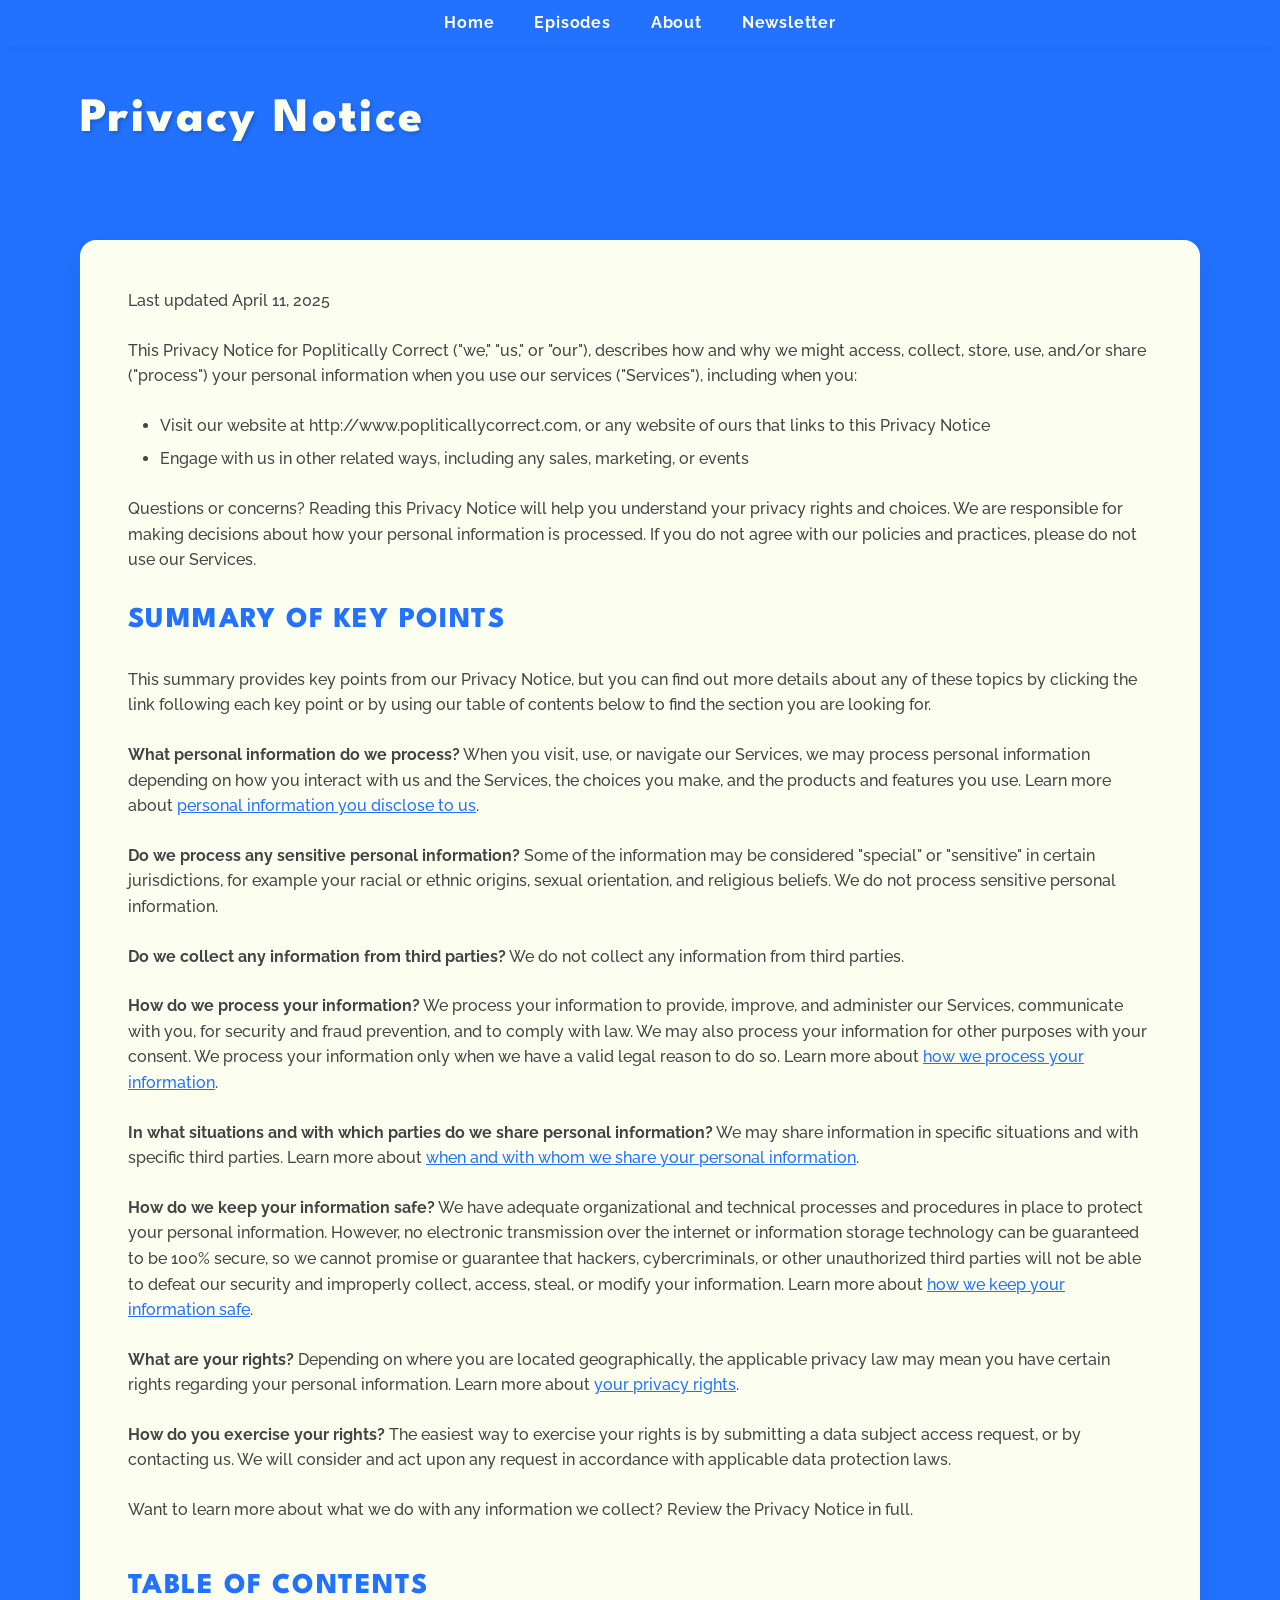
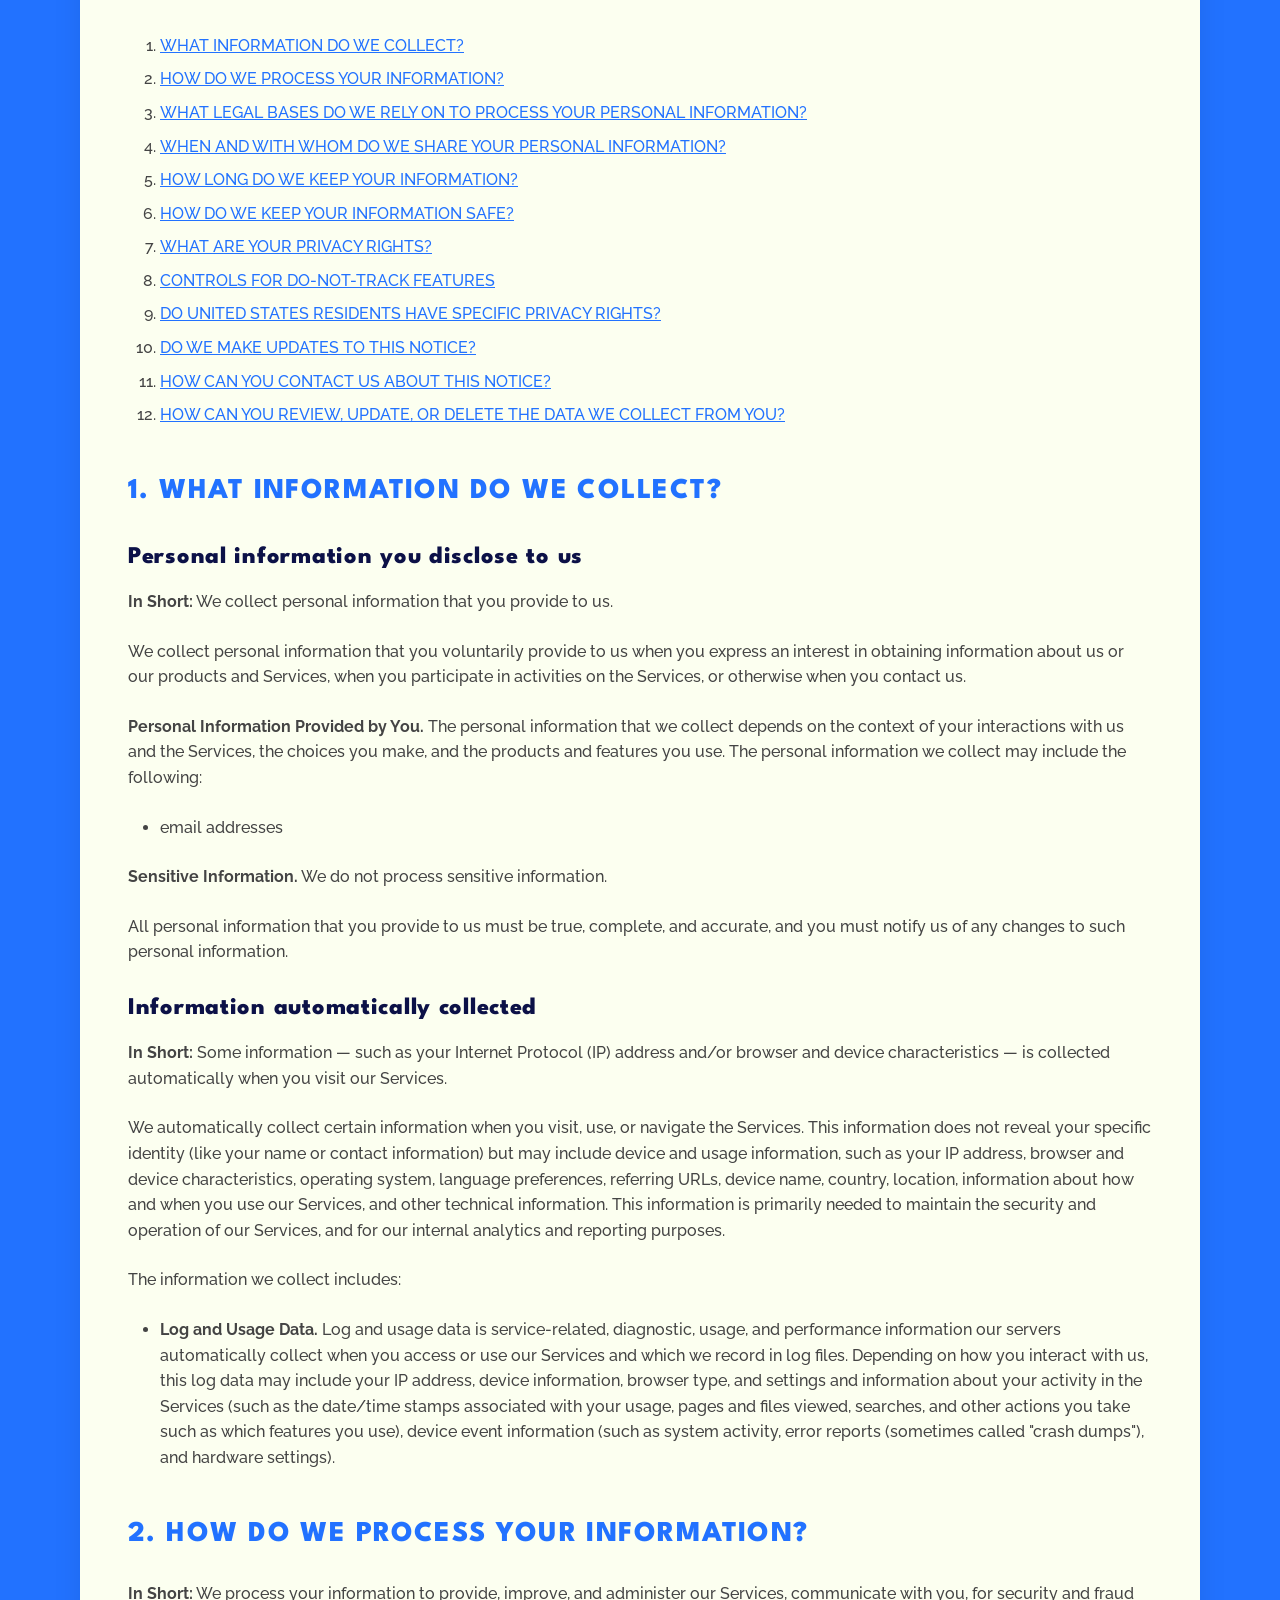
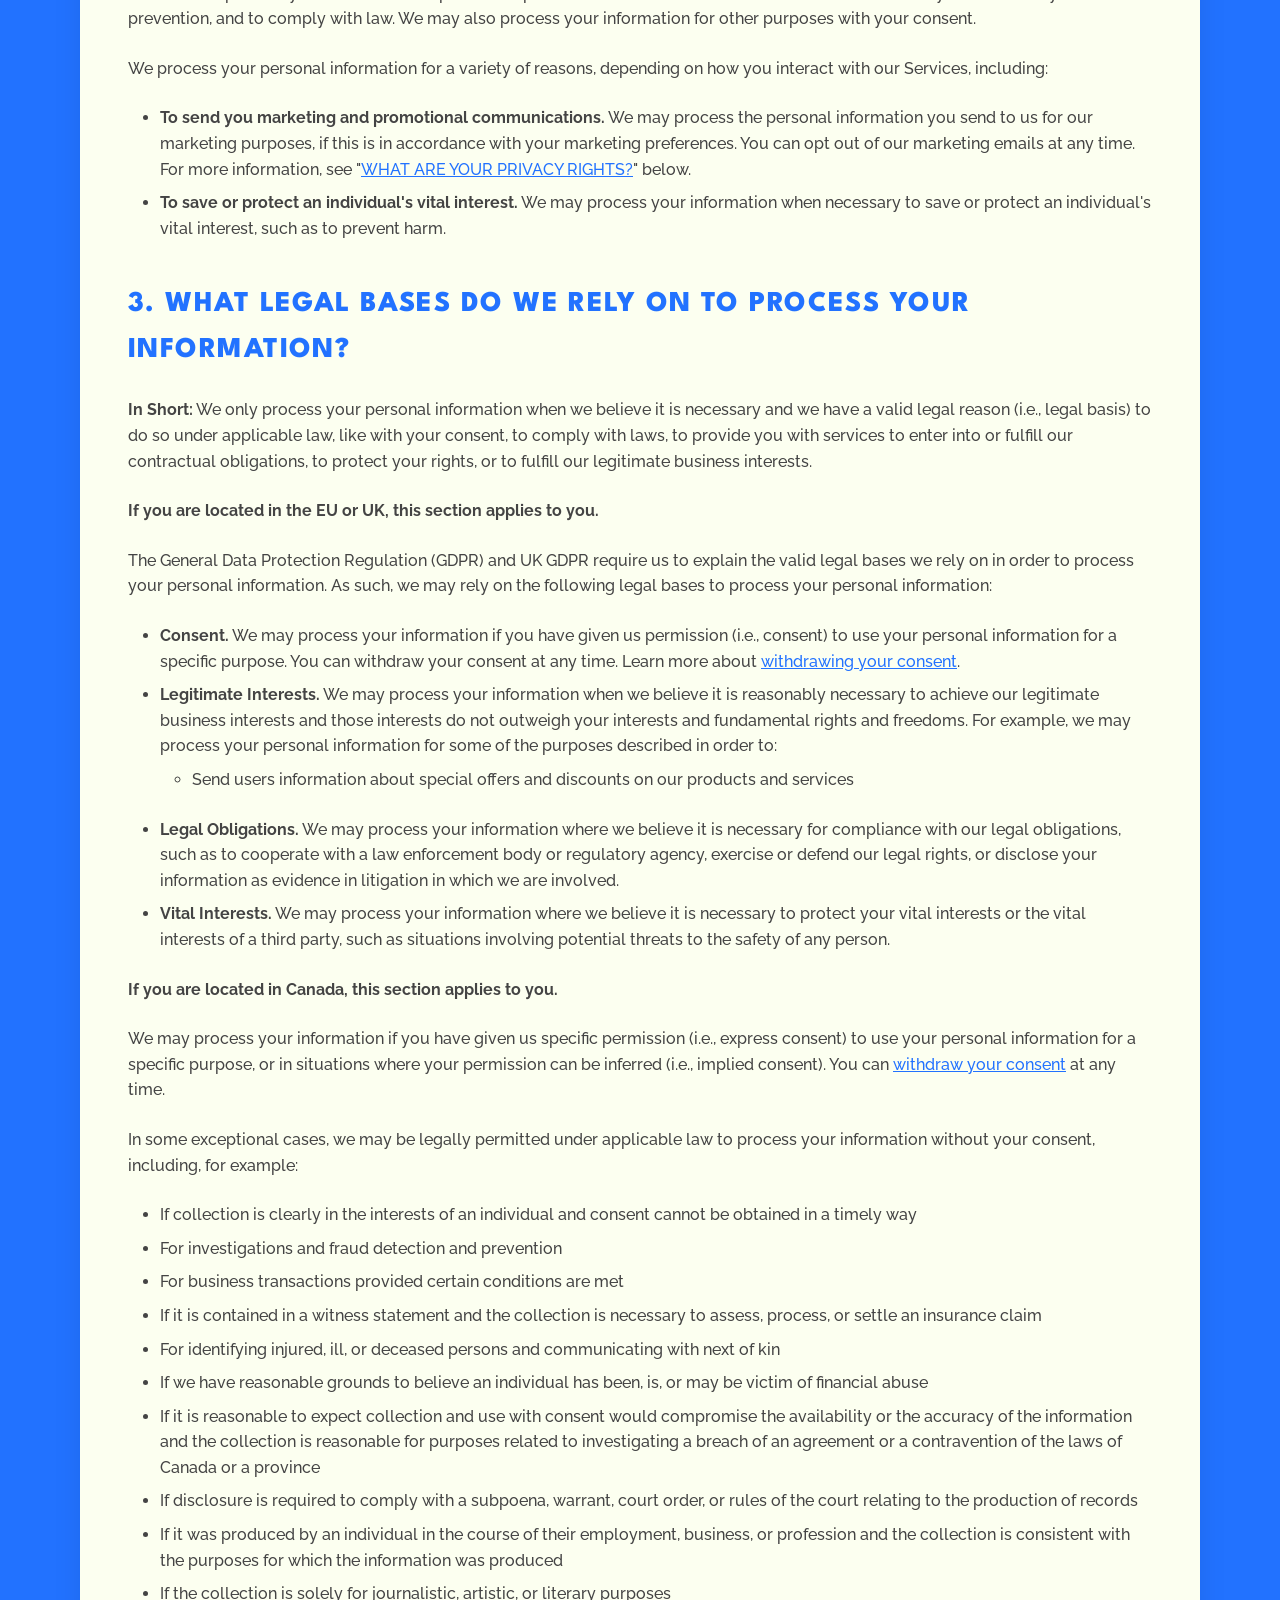
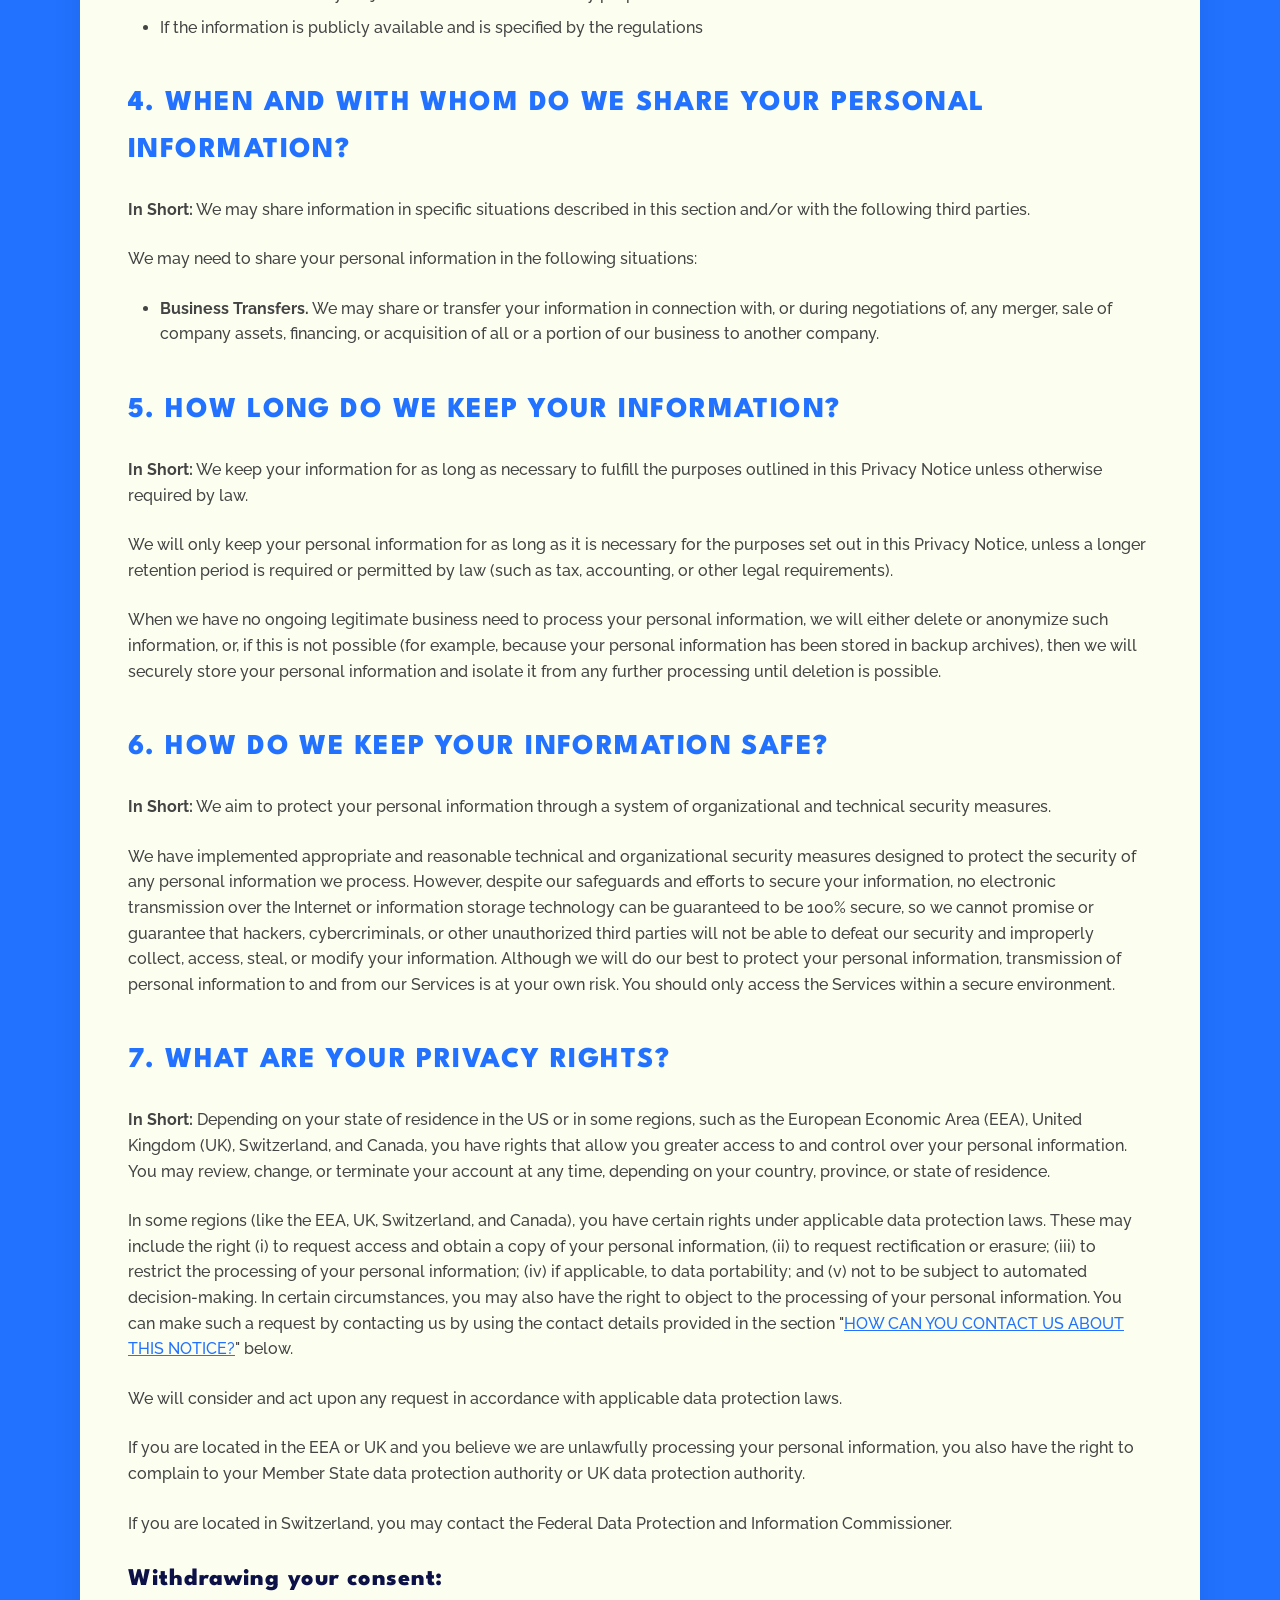
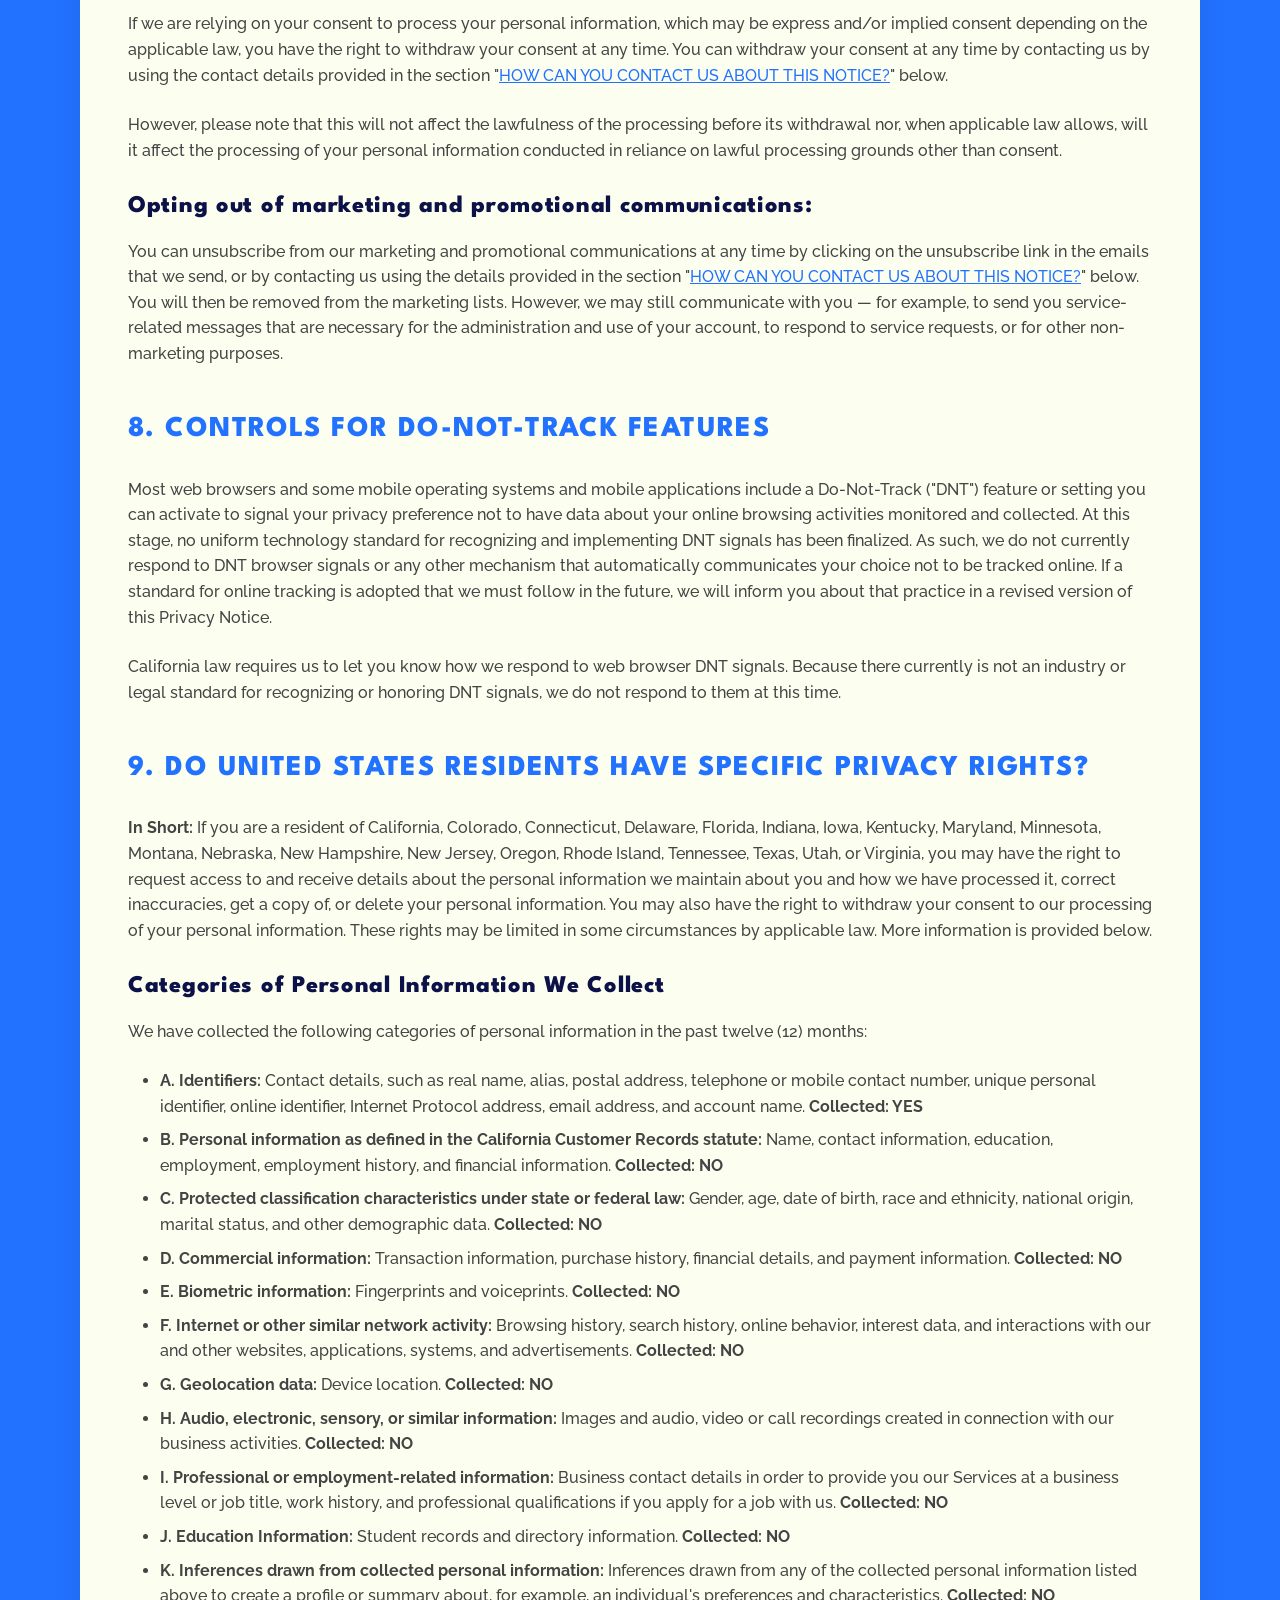
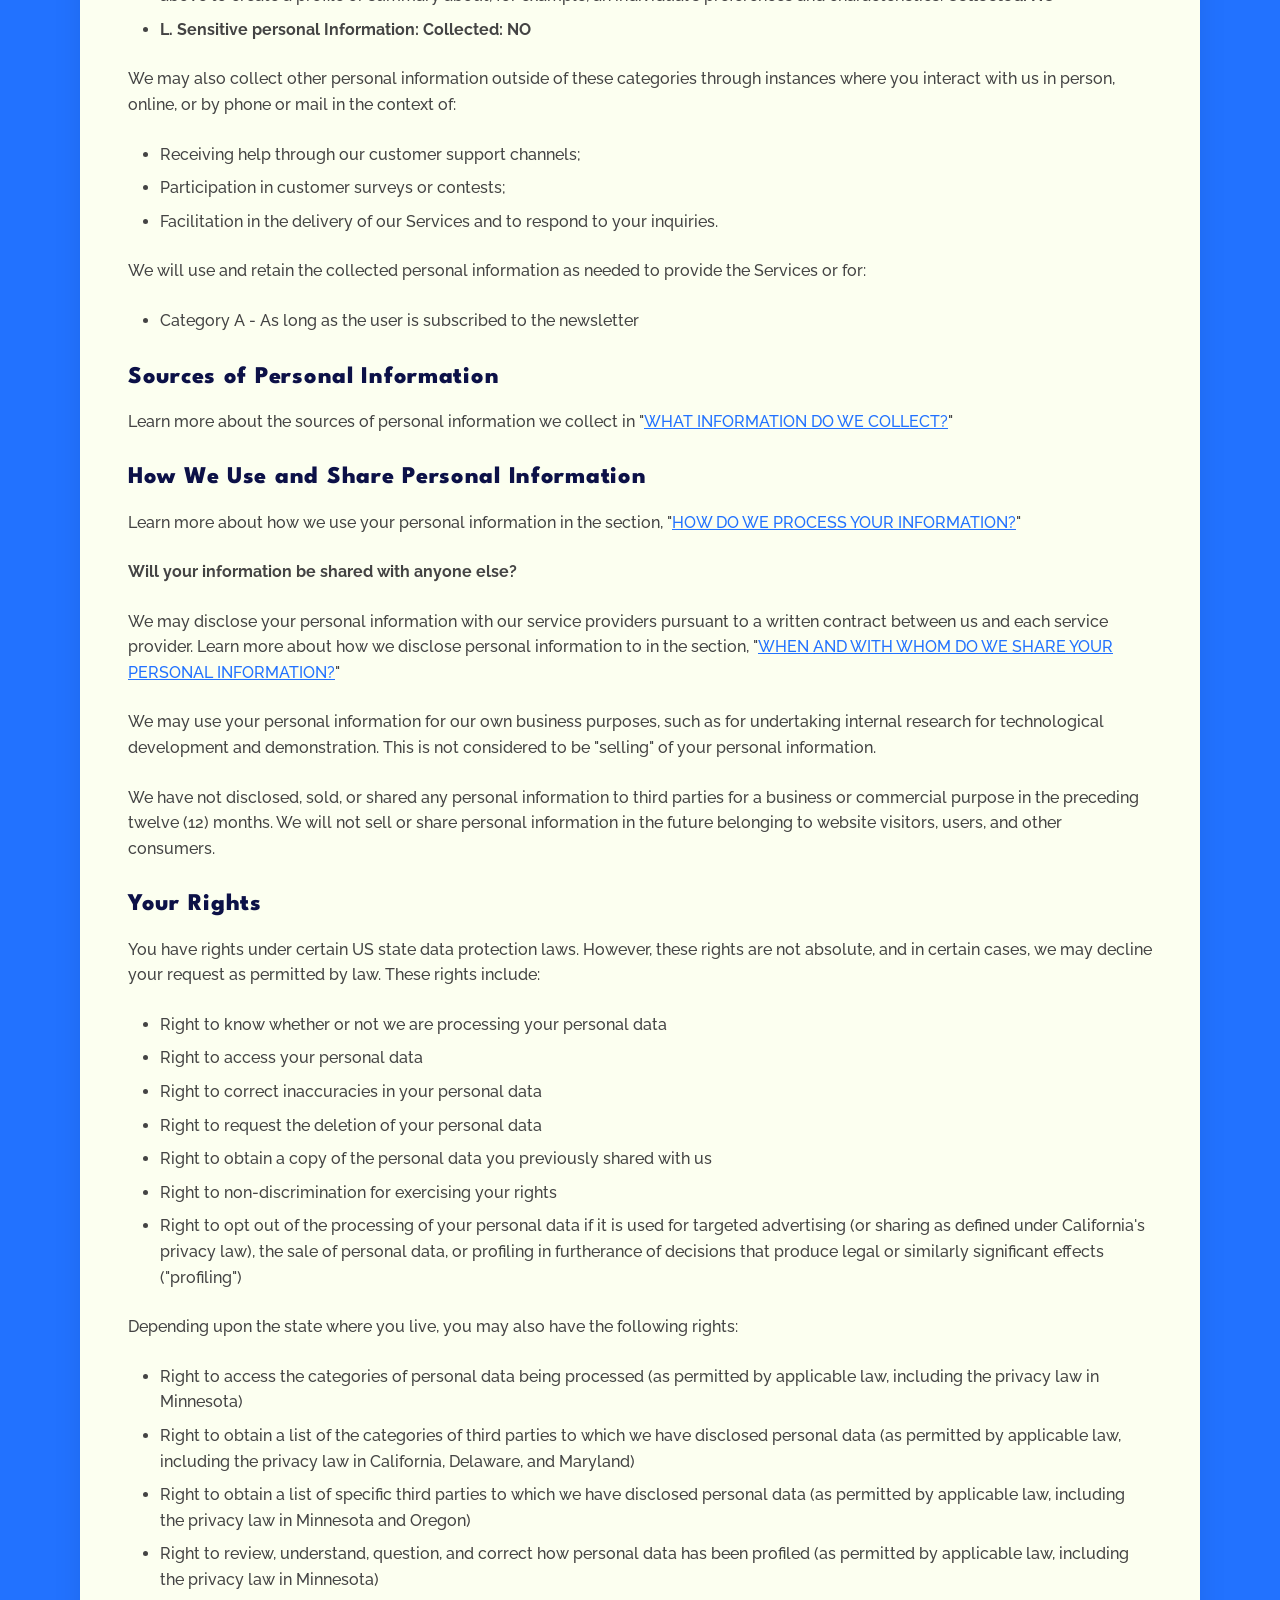
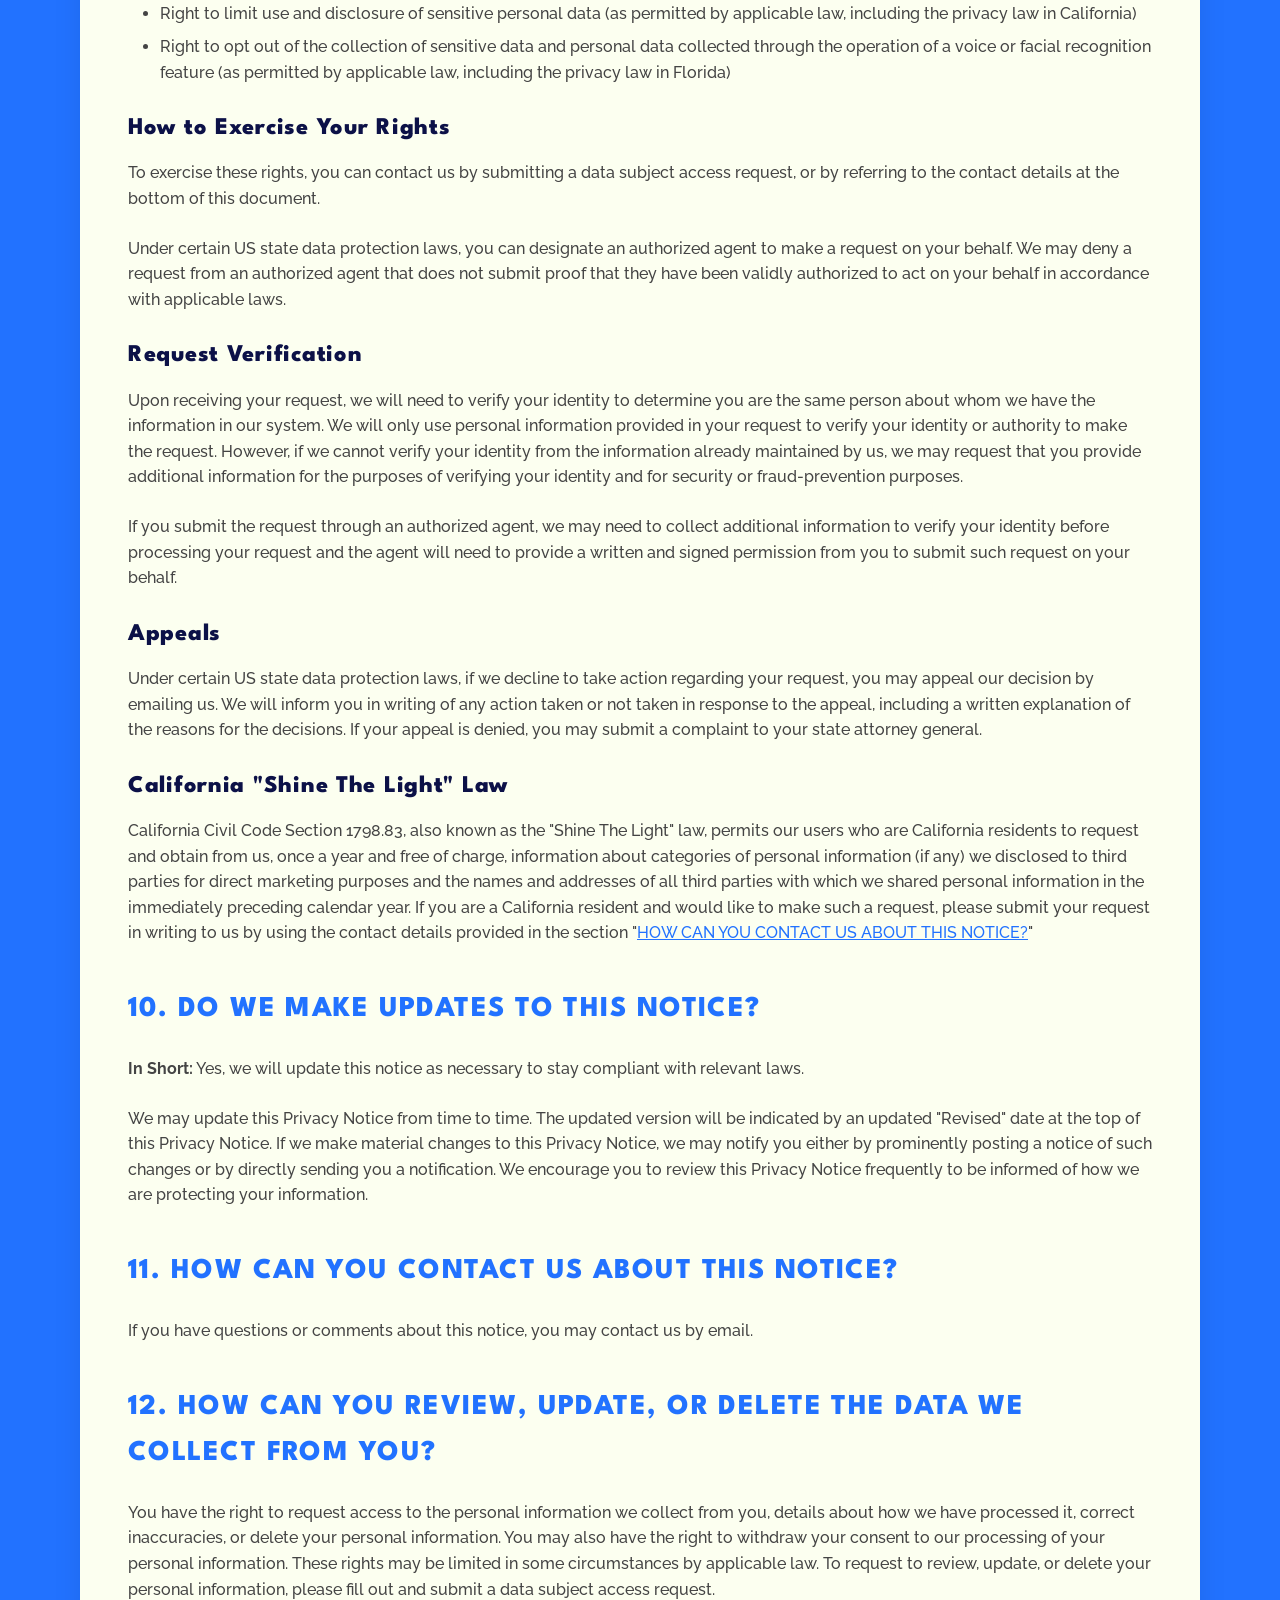
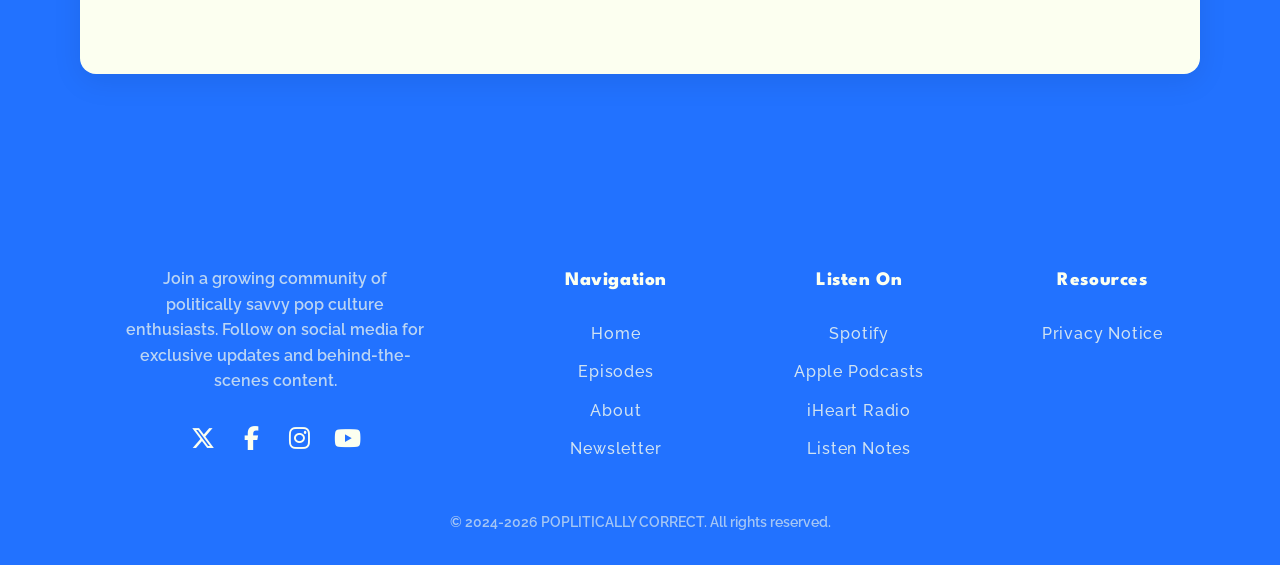
==== public/privacy-notice.html @ 71277e4c "moved files into public" ====
<!DOCTYPE html>
<html lang="en">
<head>
    <meta charset="UTF-8">
    <meta name="viewport" content="width=device-width, initial-scale=1.0">
    <meta name="description" content="Privacy Notice - Poplitically Correct">
    <meta name="theme-color" content="#2272FF">
    
    <title>Privacy Notice - Poplitically Correct</title>
    <link rel="canonical" href="https://popliticallycorrect.com/privacy-notice.html">
    
    <!-- Favicons -->
    <link rel="icon" type="image/png" sizes="32x32" href="assets/PC Logo_Icon_RGB.png">
    <link rel="icon" type="image/png" sizes="16x16" href="assets/PC Logo_Icon_RGB.png">
    <link rel="apple-touch-icon" sizes="180x180" href="assets/PC Logo_Icon_RGB.png">
    <link rel="manifest" href="site.webmanifest">
    
    <!-- Fonts and Icons -->
    <link rel="preconnect" href="https://fonts.googleapis.com">
    <link rel="preconnect" href="https://fonts.gstatic.com" crossorigin>
    <link rel="stylesheet" href="https://fonts.googleapis.com/css2?family=League+Spartan:wght@400;700;800&family=Raleway:wght@400;500;600;700;800&display=swap">
    <link rel="stylesheet" href="https://cdnjs.cloudflare.com/ajax/libs/font-awesome/6.5.1/css/all.min.css">
    
    <!-- CSS -->
    <link rel="stylesheet" href="https://cdnjs.cloudflare.com/ajax/libs/animate.css/4.1.1/animate.min.css">
    <link rel="stylesheet" href="styles.css">
</head>
<body>
    <header id="header">
        <div class="container header-content">
            <a href="index.html" class="mobile-logo"><img src="assets/PC Logo_Vertical_KO.png" alt="POPLITICALLY CORRECT" style="height: 40px;"></a>
            <nav style="padding-top: 5px; padding-bottom: 5px;">
                <ul>
                    <li><a href="index.html">Home</a></li>
                    <li><a href="index.html#episodes">Episodes</a></li>
                    <li><a href="index.html#about">About</a></li>
                    <li><a href="index.html#subscribe">Newsletter</a></li>
                </ul>
            </nav>
            <button class="mobile-menu-btn" id="mobile-menu-toggle">
                <i class="fas fa-bars"></i>
            </button>
        </div>
        <div class="mobile-nav" id="mobile-nav">
            <ul>
                <li><a href="index.html">Home</a></li>
                <li><a href="index.html#episodes">Episodes</a></li>
                <li><a href="index.html#about">About</a></li>
                <li><a href="index.html#subscribe">Newsletter</a></li>
            </ul>
        </div>
    </header>
    
    <section class="privacy-hero">
        <div class="container">
            <h1 style="font-size: 3rem">Privacy Notice</h1>
        </div>
    </section>
    
    <section class="privacy-content">
        <div class="container">
            <div class="privacy-container">
                <p>Last updated April 11, 2025</p>

                <p>This Privacy Notice for Poplitically Correct ("we," "us," or "our"), describes how and why we might access, collect, store, use, and/or share ("process") your personal information when you use our services ("Services"), including when you:</p>
                <ul>
                    <li>Visit our website at http://www.popliticallycorrect.com, or any website of ours that links to this Privacy Notice</li>
                    <li>Engage with us in other related ways, including any sales, marketing, or events</li>
                </ul>
                <p>Questions or concerns? Reading this Privacy Notice will help you understand your privacy rights and choices. We are responsible for making decisions about how your personal information is processed. If you do not agree with our policies and practices, please do not use our Services.</p>

                <h2>SUMMARY OF KEY POINTS</h2>
                <p>This summary provides key points from our Privacy Notice, but you can find out more details about any of these topics by clicking the link following each key point or by using our table of contents below to find the section you are looking for.</p>

                <p><strong>What personal information do we process?</strong> When you visit, use, or navigate our Services, we may process personal information depending on how you interact with us and the Services, the choices you make, and the products and features you use. Learn more about <a href="#personal-info">personal information you disclose to us</a>.</p>

                <p><strong>Do we process any sensitive personal information?</strong> Some of the information may be considered "special" or "sensitive" in certain jurisdictions, for example your racial or ethnic origins, sexual orientation, and religious beliefs. We do not process sensitive personal information.</p>

                <p><strong>Do we collect any information from third parties?</strong> We do not collect any information from third parties.</p>

                <p><strong>How do we process your information?</strong> We process your information to provide, improve, and administer our Services, communicate with you, for security and fraud prevention, and to comply with law. We may also process your information for other purposes with your consent. We process your information only when we have a valid legal reason to do so. Learn more about <a href="#how-process">how we process your information</a>.</p>

                <p><strong>In what situations and with which parties do we share personal information?</strong> We may share information in specific situations and with specific third parties. Learn more about <a href="#sharing">when and with whom we share your personal information</a>.</p>

                <p><strong>How do we keep your information safe?</strong> We have adequate organizational and technical processes and procedures in place to protect your personal information. However, no electronic transmission over the internet or information storage technology can be guaranteed to be 100% secure, so we cannot promise or guarantee that hackers, cybercriminals, or other unauthorized third parties will not be able to defeat our security and improperly collect, access, steal, or modify your information. Learn more about <a href="#safe">how we keep your information safe</a>.</p>

                <p><strong>What are your rights?</strong> Depending on where you are located geographically, the applicable privacy law may mean you have certain rights regarding your personal information. Learn more about <a href="#rights">your privacy rights</a>.</p>

                <p><strong>How do you exercise your rights?</strong> The easiest way to exercise your rights is by submitting a data subject access request, or by contacting us. We will consider and act upon any request in accordance with applicable data protection laws.</p>

                <p>Want to learn more about what we do with any information we collect? Review the Privacy Notice in full.</p>

                <h2>TABLE OF CONTENTS</h2>
                <ol>
                    <li><a href="#collect">WHAT INFORMATION DO WE COLLECT?</a></li>
                    <li><a href="#how-process">HOW DO WE PROCESS YOUR INFORMATION?</a></li>
                    <li><a href="#legal-bases">WHAT LEGAL BASES DO WE RELY ON TO PROCESS YOUR PERSONAL INFORMATION?</a></li>
                    <li><a href="#sharing">WHEN AND WITH WHOM DO WE SHARE YOUR PERSONAL INFORMATION?</a></li>
                    <li><a href="#keep-info">HOW LONG DO WE KEEP YOUR INFORMATION?</a></li>
                    <li><a href="#safe">HOW DO WE KEEP YOUR INFORMATION SAFE?</a></li>
                    <li><a href="#rights">WHAT ARE YOUR PRIVACY RIGHTS?</a></li>
                    <li><a href="#dnt">CONTROLS FOR DO-NOT-TRACK FEATURES</a></li>
                    <li><a href="#us-rights">DO UNITED STATES RESIDENTS HAVE SPECIFIC PRIVACY RIGHTS?</a></li>
                    <li><a href="#updates">DO WE MAKE UPDATES TO THIS NOTICE?</a></li>
                    <li><a href="#contact">HOW CAN YOU CONTACT US ABOUT THIS NOTICE?</a></li>
                    <li><a href="#review-update-delete">HOW CAN YOU REVIEW, UPDATE, OR DELETE THE DATA WE COLLECT FROM YOU?</a></li>
                </ol>

                <h2 id="collect">1. WHAT INFORMATION DO WE COLLECT?</h2>
                <h3>Personal information you disclose to us</h3>
                <p><strong>In Short:</strong> We collect personal information that you provide to us.</p>
                <p>We collect personal information that you voluntarily provide to us when you express an interest in obtaining information about us or our products and Services, when you participate in activities on the Services, or otherwise when you contact us.</p>
                <p><strong>Personal Information Provided by You.</strong> The personal information that we collect depends on the context of your interactions with us and the Services, the choices you make, and the products and features you use. The personal information we collect may include the following:</p>
                <ul>
                    <li>email addresses</li>
                </ul>
                <p><strong>Sensitive Information.</strong> We do not process sensitive information.</p>
                <p>All personal information that you provide to us must be true, complete, and accurate, and you must notify us of any changes to such personal information.</p>
                
                <h3>Information automatically collected</h3>
                <p><strong>In Short:</strong> Some information — such as your Internet Protocol (IP) address and/or browser and device characteristics — is collected automatically when you visit our Services.</p>
                <p>We automatically collect certain information when you visit, use, or navigate the Services. This information does not reveal your specific identity (like your name or contact information) but may include device and usage information, such as your IP address, browser and device characteristics, operating system, language preferences, referring URLs, device name, country, location, information about how and when you use our Services, and other technical information. This information is primarily needed to maintain the security and operation of our Services, and for our internal analytics and reporting purposes.</p>
                <p>The information we collect includes:</p>
                <ul>
                    <li><strong>Log and Usage Data.</strong> Log and usage data is service-related, diagnostic, usage, and performance information our servers automatically collect when you access or use our Services and which we record in log files. Depending on how you interact with us, this log data may include your IP address, device information, browser type, and settings and information about your activity in the Services (such as the date/time stamps associated with your usage, pages and files viewed, searches, and other actions you take such as which features you use), device event information (such as system activity, error reports (sometimes called "crash dumps"), and hardware settings).</li>
                </ul>

                <h2 id="how-process">2. HOW DO WE PROCESS YOUR INFORMATION?</h2>
                <p><strong>In Short:</strong> We process your information to provide, improve, and administer our Services, communicate with you, for security and fraud prevention, and to comply with law. We may also process your information for other purposes with your consent.</p>
                <p>We process your personal information for a variety of reasons, depending on how you interact with our Services, including:</p>
                <ul>
                    <li><strong>To send you marketing and promotional communications.</strong> We may process the personal information you send to us for our marketing purposes, if this is in accordance with your marketing preferences. You can opt out of our marketing emails at any time. For more information, see "<a href="#rights">WHAT ARE YOUR PRIVACY RIGHTS?</a>" below.</li>
                    <li><strong>To save or protect an individual's vital interest.</strong> We may process your information when necessary to save or protect an individual's vital interest, such as to prevent harm.</li>
                </ul>

                <h2 id="legal-bases">3. WHAT LEGAL BASES DO WE RELY ON TO PROCESS YOUR INFORMATION?</h2>
                <p><strong>In Short:</strong> We only process your personal information when we believe it is necessary and we have a valid legal reason (i.e., legal basis) to do so under applicable law, like with your consent, to comply with laws, to provide you with services to enter into or fulfill our contractual obligations, to protect your rights, or to fulfill our legitimate business interests.</p>

                <p><strong>If you are located in the EU or UK, this section applies to you.</strong></p>
                <p>The General Data Protection Regulation (GDPR) and UK GDPR require us to explain the valid legal bases we rely on in order to process your personal information. As such, we may rely on the following legal bases to process your personal information:</p>
                <ul>
                    <li><strong>Consent.</strong> We may process your information if you have given us permission (i.e., consent) to use your personal information for a specific purpose. You can withdraw your consent at any time. Learn more about <a href="#withdraw-consent">withdrawing your consent</a>.</li>
                    <li><strong>Legitimate Interests.</strong> We may process your information when we believe it is reasonably necessary to achieve our legitimate business interests and those interests do not outweigh your interests and fundamental rights and freedoms. For example, we may process your personal information for some of the purposes described in order to:</li>
                        <ul>
                            <li>Send users information about special offers and discounts on our products and services</li>
                        </ul>
                    <li><strong>Legal Obligations.</strong> We may process your information where we believe it is necessary for compliance with our legal obligations, such as to cooperate with a law enforcement body or regulatory agency, exercise or defend our legal rights, or disclose your information as evidence in litigation in which we are involved.</li>
                    <li><strong>Vital Interests.</strong> We may process your information where we believe it is necessary to protect your vital interests or the vital interests of a third party, such as situations involving potential threats to the safety of any person.</li>
                </ul>

                <p><strong>If you are located in Canada, this section applies to you.</strong></p>
                <p>We may process your information if you have given us specific permission (i.e., express consent) to use your personal information for a specific purpose, or in situations where your permission can be inferred (i.e., implied consent). You can <a href="#withdraw-consent">withdraw your consent</a> at any time.</p>
                <p>In some exceptional cases, we may be legally permitted under applicable law to process your information without your consent, including, for example:</p>
                <ul>
                    <li>If collection is clearly in the interests of an individual and consent cannot be obtained in a timely way</li>
                    <li>For investigations and fraud detection and prevention</li>
                    <li>For business transactions provided certain conditions are met</li>
                    <li>If it is contained in a witness statement and the collection is necessary to assess, process, or settle an insurance claim</li>
                    <li>For identifying injured, ill, or deceased persons and communicating with next of kin</li>
                    <li>If we have reasonable grounds to believe an individual has been, is, or may be victim of financial abuse</li>
                    <li>If it is reasonable to expect collection and use with consent would compromise the availability or the accuracy of the information and the collection is reasonable for purposes related to investigating a breach of an agreement or a contravention of the laws of Canada or a province</li>
                    <li>If disclosure is required to comply with a subpoena, warrant, court order, or rules of the court relating to the production of records</li>
                    <li>If it was produced by an individual in the course of their employment, business, or profession and the collection is consistent with the purposes for which the information was produced</li>
                    <li>If the collection is solely for journalistic, artistic, or literary purposes</li>
                    <li>If the information is publicly available and is specified by the regulations</li>
                </ul>

                <h2 id="sharing">4. WHEN AND WITH WHOM DO WE SHARE YOUR PERSONAL INFORMATION?</h2>
                <p><strong>In Short:</strong> We may share information in specific situations described in this section and/or with the following third parties.</p>
                <p>We may need to share your personal information in the following situations:</p>
                <ul>
                    <li><strong>Business Transfers.</strong> We may share or transfer your information in connection with, or during negotiations of, any merger, sale of company assets, financing, or acquisition of all or a portion of our business to another company.</li>
                </ul>

                <h2 id="keep-info">5. HOW LONG DO WE KEEP YOUR INFORMATION?</h2>
                <p><strong>In Short:</strong> We keep your information for as long as necessary to fulfill the purposes outlined in this Privacy Notice unless otherwise required by law.</p>
                <p>We will only keep your personal information for as long as it is necessary for the purposes set out in this Privacy Notice, unless a longer retention period is required or permitted by law (such as tax, accounting, or other legal requirements).</p>
                <p>When we have no ongoing legitimate business need to process your personal information, we will either delete or anonymize such information, or, if this is not possible (for example, because your personal information has been stored in backup archives), then we will securely store your personal information and isolate it from any further processing until deletion is possible.</p>

                <h2 id="safe">6. HOW DO WE KEEP YOUR INFORMATION SAFE?</h2>
                <p><strong>In Short:</strong> We aim to protect your personal information through a system of organizational and technical security measures.</p>
                <p>We have implemented appropriate and reasonable technical and organizational security measures designed to protect the security of any personal information we process. However, despite our safeguards and efforts to secure your information, no electronic transmission over the Internet or information storage technology can be guaranteed to be 100% secure, so we cannot promise or guarantee that hackers, cybercriminals, or other unauthorized third parties will not be able to defeat our security and improperly collect, access, steal, or modify your information. Although we will do our best to protect your personal information, transmission of personal information to and from our Services is at your own risk. You should only access the Services within a secure environment.</p>

                <h2 id="rights">7. WHAT ARE YOUR PRIVACY RIGHTS?</h2>
                <p><strong>In Short:</strong> Depending on your state of residence in the US or in some regions, such as the European Economic Area (EEA), United Kingdom (UK), Switzerland, and Canada, you have rights that allow you greater access to and control over your personal information. You may review, change, or terminate your account at any time, depending on your country, province, or state of residence.</p>
                <p>In some regions (like the EEA, UK, Switzerland, and Canada), you have certain rights under applicable data protection laws. These may include the right (i) to request access and obtain a copy of your personal information, (ii) to request rectification or erasure; (iii) to restrict the processing of your personal information; (iv) if applicable, to data portability; and (v) not to be subject to automated decision-making. In certain circumstances, you may also have the right to object to the processing of your personal information. You can make such a request by contacting us by using the contact details provided in the section "<a href="#contact">HOW CAN YOU CONTACT US ABOUT THIS NOTICE?</a>" below.</p>
                <p>We will consider and act upon any request in accordance with applicable data protection laws.</p>
                <p>If you are located in the EEA or UK and you believe we are unlawfully processing your personal information, you also have the right to complain to your Member State data protection authority or UK data protection authority.</p>
                <p>If you are located in Switzerland, you may contact the Federal Data Protection and Information Commissioner.</p>

                <h3 id="withdraw-consent">Withdrawing your consent:</h3>
                <p>If we are relying on your consent to process your personal information, which may be express and/or implied consent depending on the applicable law, you have the right to withdraw your consent at any time. You can withdraw your consent at any time by contacting us by using the contact details provided in the section "<a href="#contact">HOW CAN YOU CONTACT US ABOUT THIS NOTICE?</a>" below.</p>
                <p>However, please note that this will not affect the lawfulness of the processing before its withdrawal nor, when applicable law allows, will it affect the processing of your personal information conducted in reliance on lawful processing grounds other than consent.</p>

                <h3>Opting out of marketing and promotional communications:</h3>
                <p>You can unsubscribe from our marketing and promotional communications at any time by clicking on the unsubscribe link in the emails that we send, or by contacting us using the details provided in the section "<a href="#contact">HOW CAN YOU CONTACT US ABOUT THIS NOTICE?</a>" below. You will then be removed from the marketing lists. However, we may still communicate with you — for example, to send you service-related messages that are necessary for the administration and use of your account, to respond to service requests, or for other non-marketing purposes.</p>

                <h2 id="dnt">8. CONTROLS FOR DO-NOT-TRACK FEATURES</h2>
                <p>Most web browsers and some mobile operating systems and mobile applications include a Do-Not-Track ("DNT") feature or setting you can activate to signal your privacy preference not to have data about your online browsing activities monitored and collected. At this stage, no uniform technology standard for recognizing and implementing DNT signals has been finalized. As such, we do not currently respond to DNT browser signals or any other mechanism that automatically communicates your choice not to be tracked online. If a standard for online tracking is adopted that we must follow in the future, we will inform you about that practice in a revised version of this Privacy Notice.</p>
                <p>California law requires us to let you know how we respond to web browser DNT signals. Because there currently is not an industry or legal standard for recognizing or honoring DNT signals, we do not respond to them at this time.</p>

                <h2 id="us-rights">9. DO UNITED STATES RESIDENTS HAVE SPECIFIC PRIVACY RIGHTS?</h2>
                <p><strong>In Short:</strong> If you are a resident of California, Colorado, Connecticut, Delaware, Florida, Indiana, Iowa, Kentucky, Maryland, Minnesota, Montana, Nebraska, New Hampshire, New Jersey, Oregon, Rhode Island, Tennessee, Texas, Utah, or Virginia, you may have the right to request access to and receive details about the personal information we maintain about you and how we have processed it, correct inaccuracies, get a copy of, or delete your personal information. You may also have the right to withdraw your consent to our processing of your personal information. These rights may be limited in some circumstances by applicable law. More information is provided below.</p>
                
                <h3>Categories of Personal Information We Collect</h3>
                <p>We have collected the following categories of personal information in the past twelve (12) months:</p>
                <ul>
                    <li><strong>A. Identifiers:</strong> Contact details, such as real name, alias, postal address, telephone or mobile contact number, unique personal identifier, online identifier, Internet Protocol address, email address, and account name. <strong>Collected: YES</strong></li>
                    <li><strong>B. Personal information as defined in the California Customer Records statute:</strong> Name, contact information, education, employment, employment history, and financial information. <strong>Collected: NO</strong></li>
                    <li><strong>C. Protected classification characteristics under state or federal law:</strong> Gender, age, date of birth, race and ethnicity, national origin, marital status, and other demographic data. <strong>Collected: NO</strong></li>
                    <li><strong>D. Commercial information:</strong> Transaction information, purchase history, financial details, and payment information. <strong>Collected: NO</strong></li>
                    <li><strong>E. Biometric information:</strong> Fingerprints and voiceprints. <strong>Collected: NO</strong></li>
                    <li><strong>F. Internet or other similar network activity:</strong> Browsing history, search history, online behavior, interest data, and interactions with our and other websites, applications, systems, and advertisements. <strong>Collected: NO</strong></li>
                    <li><strong>G. Geolocation data:</strong> Device location. <strong>Collected: NO</strong></li>
                    <li><strong>H. Audio, electronic, sensory, or similar information:</strong> Images and audio, video or call recordings created in connection with our business activities. <strong>Collected: NO</strong></li>
                    <li><strong>I. Professional or employment-related information:</strong> Business contact details in order to provide you our Services at a business level or job title, work history, and professional qualifications if you apply for a job with us. <strong>Collected: NO</strong></li>
                    <li><strong>J. Education Information:</strong> Student records and directory information. <strong>Collected: NO</strong></li>
                    <li><strong>K. Inferences drawn from collected personal information:</strong> Inferences drawn from any of the collected personal information listed above to create a profile or summary about, for example, an individual's preferences and characteristics. <strong>Collected: NO</strong></li>
                    <li><strong>L. Sensitive personal Information:</strong> <strong>Collected: NO</strong></li>
                </ul>

                <p>We may also collect other personal information outside of these categories through instances where you interact with us in person, online, or by phone or mail in the context of:</p>
                <ul>
                    <li>Receiving help through our customer support channels;</li>
                    <li>Participation in customer surveys or contests;</li>
                    <li>Facilitation in the delivery of our Services and to respond to your inquiries.</li>
                </ul>
                <p>We will use and retain the collected personal information as needed to provide the Services or for:</p>
                <ul>
                    <li>Category A - As long as the user is subscribed to the newsletter</li>
                </ul>
                
                <h3>Sources of Personal Information</h3>
                <p>Learn more about the sources of personal information we collect in "<a href="#collect">WHAT INFORMATION DO WE COLLECT?</a>"</p>
                
                <h3>How We Use and Share Personal Information</h3>
                <p>Learn more about how we use your personal information in the section, "<a href="#how-process">HOW DO WE PROCESS YOUR INFORMATION?</a>"</p>
                <p><strong>Will your information be shared with anyone else?</strong></p>
                <p>We may disclose your personal information with our service providers pursuant to a written contract between us and each service provider. Learn more about how we disclose personal information to in the section, "<a href="#sharing">WHEN AND WITH WHOM DO WE SHARE YOUR PERSONAL INFORMATION?</a>"</p>
                <p>We may use your personal information for our own business purposes, such as for undertaking internal research for technological development and demonstration. This is not considered to be "selling" of your personal information.</p>
                <p>We have not disclosed, sold, or shared any personal information to third parties for a business or commercial purpose in the preceding twelve (12) months. We will not sell or share personal information in the future belonging to website visitors, users, and other consumers.</p>
                
                <h3>Your Rights</h3>
                <p>You have rights under certain US state data protection laws. However, these rights are not absolute, and in certain cases, we may decline your request as permitted by law. These rights include:</p>
                <ul>
                    <li>Right to know whether or not we are processing your personal data</li>
                    <li>Right to access your personal data</li>
                    <li>Right to correct inaccuracies in your personal data</li>
                    <li>Right to request the deletion of your personal data</li>
                    <li>Right to obtain a copy of the personal data you previously shared with us</li>
                    <li>Right to non-discrimination for exercising your rights</li>
                    <li>Right to opt out of the processing of your personal data if it is used for targeted advertising (or sharing as defined under California's privacy law), the sale of personal data, or profiling in furtherance of decisions that produce legal or similarly significant effects ("profiling")</li>
                </ul>
                <p>Depending upon the state where you live, you may also have the following rights:</p>
                <ul>
                    <li>Right to access the categories of personal data being processed (as permitted by applicable law, including the privacy law in Minnesota)</li>
                    <li>Right to obtain a list of the categories of third parties to which we have disclosed personal data (as permitted by applicable law, including the privacy law in California, Delaware, and Maryland)</li>
                    <li>Right to obtain a list of specific third parties to which we have disclosed personal data (as permitted by applicable law, including the privacy law in Minnesota and Oregon)</li>
                    <li>Right to review, understand, question, and correct how personal data has been profiled (as permitted by applicable law, including the privacy law in Minnesota)</li>
                    <li>Right to limit use and disclosure of sensitive personal data (as permitted by applicable law, including the privacy law in California)</li>
                    <li>Right to opt out of the collection of sensitive data and personal data collected through the operation of a voice or facial recognition feature (as permitted by applicable law, including the privacy law in Florida)</li>
                </ul>
                
                <h3>How to Exercise Your Rights</h3>
                <p>To exercise these rights, you can contact us by submitting a data subject access request, or by referring to the contact details at the bottom of this document.</p>
                <p>Under certain US state data protection laws, you can designate an authorized agent to make a request on your behalf. We may deny a request from an authorized agent that does not submit proof that they have been validly authorized to act on your behalf in accordance with applicable laws.</p>
                
                <h3>Request Verification</h3>
                <p>Upon receiving your request, we will need to verify your identity to determine you are the same person about whom we have the information in our system. We will only use personal information provided in your request to verify your identity or authority to make the request. However, if we cannot verify your identity from the information already maintained by us, we may request that you provide additional information for the purposes of verifying your identity and for security or fraud-prevention purposes.</p>
                <p>If you submit the request through an authorized agent, we may need to collect additional information to verify your identity before processing your request and the agent will need to provide a written and signed permission from you to submit such request on your behalf.</p>
                
                <h3>Appeals</h3>
                <p>Under certain US state data protection laws, if we decline to take action regarding your request, you may appeal our decision by emailing us. We will inform you in writing of any action taken or not taken in response to the appeal, including a written explanation of the reasons for the decisions. If your appeal is denied, you may submit a complaint to your state attorney general.</p>
                
                <h3>California "Shine The Light" Law</h3>
                <p>California Civil Code Section 1798.83, also known as the "Shine The Light" law, permits our users who are California residents to request and obtain from us, once a year and free of charge, information about categories of personal information (if any) we disclosed to third parties for direct marketing purposes and the names and addresses of all third parties with which we shared personal information in the immediately preceding calendar year. If you are a California resident and would like to make such a request, please submit your request in writing to us by using the contact details provided in the section "<a href="#contact">HOW CAN YOU CONTACT US ABOUT THIS NOTICE?</a>"</p>

                <h2 id="updates">10. DO WE MAKE UPDATES TO THIS NOTICE?</h2>
                <p><strong>In Short:</strong> Yes, we will update this notice as necessary to stay compliant with relevant laws.</p>
                <p>We may update this Privacy Notice from time to time. The updated version will be indicated by an updated "Revised" date at the top of this Privacy Notice. If we make material changes to this Privacy Notice, we may notify you either by prominently posting a notice of such changes or by directly sending you a notification. We encourage you to review this Privacy Notice frequently to be informed of how we are protecting your information.</p>

                <h2 id="contact">11. HOW CAN YOU CONTACT US ABOUT THIS NOTICE?</h2>
                <p>If you have questions or comments about this notice, you may contact us by email.</p>

                <h2 id="review-update-delete">12. HOW CAN YOU REVIEW, UPDATE, OR DELETE THE DATA WE COLLECT FROM YOU?</h2>
                <p>You have the right to request access to the personal information we collect from you, details about how we have processed it, correct inaccuracies, or delete your personal information. You may also have the right to withdraw your consent to our processing of your personal information. These rights may be limited in some circumstances by applicable law. To request to review, update, or delete your personal information, please fill out and submit a data subject access request.</p>

            </div>
        </div>
    </section>
    
    <!-- Footer -->
    <footer>
        <div class="container">
            <div class="footer-content">
                <div class="footer-info">
                    <p class="footer-about">Join a growing community of politically savvy pop culture enthusiasts. Follow on social media for exclusive updates and behind-the-scenes content.</p>
                    <div class="social-links">
                        <a href="#" target="_blank" class="social-icon">
                            <i class="fa-brands fa-x-twitter"></i>
                        </a>
                        <a href="#" target="_blank" class="social-icon">
                            <i class="fab fa-facebook-f"></i>
                        </a>
                        <a href="https://www.instagram.com/poplitically.correct" target="_blank" class="social-icon">
                            <i class="fab fa-instagram"></i>
                        </a>
                        <a href="#" target="_blank" class="social-icon">
                            <i class="fab fa-youtube"></i>
                        </a>
                    </div>
                </div>
                
                <nav class="footer-nav">
                    <h4 class="footer-heading">Navigation</h4>
                    <div class="footer-links">
                        <a href="index.html">Home</a>
                        <a href="index.html#episodes">Episodes</a>
                        <a href="index.html#about">About</a>
                        <a href="index.html#subscribe">Newsletter</a>
                    </div>
                </nav>
                
                <nav class="footer-nav">
                    <h4 class="footer-heading">Listen On</h4>
                    <div class="footer-links">
                        <a href="https://open.spotify.com/show/4ZfhbHk1ieApEr151Q9MS0?si=e97b086701be44ff" target="_blank">Spotify</a>
                        <a href="https://podcasts.apple.com/us/podcast/poplitically-correct/id1802255381" target="_blank">Apple Podcasts</a>
                        <a href="https://www.iheart.com/podcast/269-poplitically-correct-270232090" target="_blank">iHeart Radio</a>
                        <a href="https://www.listennotes.com/podcasts/poplitically-correct-zach-rosas-avxrFGwAZKS/" target="_blank">Listen Notes</a>
                    </div>
                </nav>
                
                <nav class="footer-nav">
                    <h4 class="footer-heading">Resources</h4>
                    <div class="footer-links">
                        <a href="privacy-notice.html">Privacy Notice</a>
                    </div>
                </nav>
            </div>
            
            <div class="footer-bottom">
                <div class="copyright">
                    © 2024-<script>document.write(new Date().getFullYear())</script> POPLITICALLY CORRECT. All rights reserved.
                </div>
            </div>
        </div>
    </footer>
    
    <script src="script.js"></script>
</body>
</html>
---- public/styles.css ----
/* Base Styles */
:root {
    --primary: #2272FF;
    --accent: #0C1147;
    --text: #FCFFF0;
    --gray-text: #666;
    --light-bg: #2272FF;
    --white: #FCFFF0;
    --gradient: linear-gradient(135deg, #2272FF 0%, #0C1147 100%);
    --shadow: 0 8px 30px rgba(0,0,0,0.08);
    --transition: all 0.3s ease;
    --accent-green: #9CFF00;
}

* {
    margin: 0;
    padding: 0;
    box-sizing: border-box;
}

body {
    font-family: 'Raleway', sans-serif;
    color: var(--text);
    line-height: 1.6;
    background-color: var(--primary);
    overflow-x: hidden;
}

a {
    text-decoration: none;
    color: inherit;
}

img {
    max-width: 100%;
}

/* Typography */
h1, h2, h3, h4 {
    font-family: 'League Spartan', sans-serif;
    font-weight: 800;
    letter-spacing: 0.05em;
}

h1 {
    font-size: clamp(3rem, 8vw, 6rem);
    line-height: 1;
    letter-spacing: 0.05em;
    color: var(--white);
    text-shadow: 2px 2px 4px rgba(0,0,0,0.2);
}

h2 {
    font-size: clamp(2rem, 4vw, 3rem);
    margin-bottom: 2rem;
    letter-spacing: 0.05em;
    color: var(--white);
}

h3 {
    font-size: 1.5rem;
    margin-bottom: 1rem;
    letter-spacing: 0.03em;
}

p {
    margin-bottom: 1.5rem;
    font-weight: 500;
}

/* Layout */
.container {
    width: 90%;
    max-width: 1400px;
    margin: 0 auto;
    padding: 0 1rem;
}

section {
    padding: 3rem 0;
    margin-bottom: 3rem;
}

/* Header */
header {
    position: fixed;
    top: 0;
    left: 0;
    width: 100%;
    z-index: 1000;
    padding: 5px 0;
    background-color: var(--primary);
    box-shadow: 0 2px 20px rgba(0, 0, 0, 0.05);
    transition: var(--transition);
}

header.scrolled {
    padding: 10px 0;
}

.header-content {
    display: flex;
    justify-content: center;
    align-items: center;
    color: var(--white);
    position: relative;
}

.mobile-logo {
    display: none;
    opacity: 0;
    transform: translateY(-20px);
    transition: opacity 0.3s ease, transform 0.3s ease;
}

header.scrolled .mobile-logo {
    opacity: 1;
    transform: translateY(0);
}

.logo {
    font-weight: 800;
    font-size: 1.5rem;
    letter-spacing: 0.05em;
    position: relative;
    color: var(--accent);
}

.logo::after {
    content: '';
    position: absolute;
    bottom: 0;
    right: -5px;
    width: 8px;
    height: 8px;
    background-color: var(--accent);
    border-radius: 50%;
}

nav ul {
    display: flex;
    gap: 2.5rem;
    list-style: none;
}

nav a {
    font-weight: 700;
    font-size: 1rem;
    position: relative;
    transition: var(--transition);
    letter-spacing: 0.05em;
}

.desktop-nav a::after {
    content: '';
    position: absolute;
    bottom: -5px;
    left: 0;
    width: 0;
    height: 3px;
    background-color: var(--accent-green);
    transition: var(--transition);
    left: 50%;
    transform: translateX(-50%);
}

.desktop-nav a:hover::after {
    width: 100%;
}

.mobile-menu-btn {
    display: none;
    background: none;
    border: none;
    font-size: 1.5rem;
    cursor: pointer;
    color: var(--white);
    position: absolute;
    right: 0;
}

/* Mobile menu styles */
.mobile-nav {
    position: fixed;
    top: 60px;
    left: 0;
    width: 100%;
    background-color: var(--primary);
    padding: 0;
    box-shadow: 0 8px 16px rgba(0,0,0,0.2);
    z-index: 1100;
    max-height: 0;
    overflow: hidden;
    transition: max-height 0.4s ease, padding 0.4s ease;
}

.mobile-nav.active {
    max-height: 300px;
    padding: 0.5rem 0 1rem;
}

.mobile-nav ul {
    list-style: none;
    padding: 0 1.5rem;
    opacity: 0;
    transform: translateX(-20px);
    transition: opacity 0.3s ease, transform 0.3s ease;
    transition-delay: 0.1s;
    display: block;
}

.mobile-nav.active ul {
    opacity: 1;
    transform: translateY(0);
    visibility: visible;
    display: block;
}

.mobile-nav li {
    margin-bottom: 0;
    border-bottom: 1px solid rgba(255,255,255,0.1);
}

.mobile-nav li:last-child {
    border-bottom: none;
}

.mobile-nav a {
    display: block;
    padding: 1rem 0.5rem;
    font-weight: 700;
    color: var(--white);
    font-size: 1.1rem;
    letter-spacing: 0.05em;
    transition: all 0.3s ease;
    position: relative;
}

.mobile-nav a:hover {
    padding-left: 1rem;
    color: var(--accent-green);
}

/* Hero Section */
.hero {
    min-height: 100vh;
    display: flex;
    align-items: center;
    background-color: var(--primary);
    padding-top: 6rem;
    position: relative;
    overflow: hidden;
}

.hero-content {
    display: grid;
    grid-template-columns: 1.2fr 0.8fr;
    gap: 4rem;
    align-items: center;
    position: relative;
    z-index: 2;
}

.hero-text h1 {
    margin-bottom: 1.5rem;
    color: var(--white);
    font-weight: 800;
}

.hero-text p {
    font-size: 1.25rem;
    color: var(--white);
    margin-bottom: 2.5rem;
    max-width: 40ch;
    font-weight: 600;
}

.hero-image {
    position: relative;
}

.hero-image img {
    width: 100%;
    height: auto;
    border-radius: 30px;
    box-shadow: var(--shadow);
}

.cta-button {
    display: inline-flex;
    align-items: center;
    background: var(--white);
    color: var(--primary);
    padding: 1rem 2.5rem;
    border: none;
    border-radius: 50px;
    font-size: 1rem;
    font-weight: 800;
    cursor: pointer;
    transition: var(--transition);
    box-shadow: 0 10px 20px rgba(0, 0, 0, 0.2);
    letter-spacing: 0.05em;
}

.cta-button:hover {
    transform: translateY(-3px);
    box-shadow: 0 15px 30px rgba(0, 0, 0, 0.3);
    background-color: var(--accent-green);
    color: var(--primary);
}

.cta-button i {
    margin-right: 0.5rem;
}

.listen-platforms {
    margin-top: 2rem;
    display: flex;
    align-items: center;
    gap: 1.5rem;
}

.listen-platforms span {
    font-size: 0.9rem;
    color: var(--white);
    font-weight: 700;
    letter-spacing: 0.05em;
}

.platform-icons {
    display: flex;
    gap: 1.2rem;
}

.platform-icon {
    width: 24px;
    height: 24px;
    opacity: 0.9;
    transition: var(--transition);
    color: var(--white);
}

.platform-icon:hover {
    opacity: 1;
    transform: translateY(-3px);
    color: var(--accent-green);
}

.platform-icon:hover svg {
    fill: var(--accent-green);
}

.platform-icon:hover svg path,
.platform-icon:hover svg g {
    fill: var(--accent-green);
}

.platform-icon:hover .svg-fill {
    fill: var(--accent-green);
}

.bg-shape {
    position: absolute;
    z-index: 1;
}

.bg-shape-1 {
    top: -10%;
    right: -10%;
    width: 40%;
    height: 50%;
    background: linear-gradient(135deg, rgba(255, 255, 255, 0.15) 0%, rgba(255, 255, 255, 0.05) 100%);
    border-radius: 30% 70% 70% 30% / 30% 30% 70% 70%;
    animation: morphShape 15s linear infinite alternate;
}

.bg-shape-2 {
    bottom: -20%;
    left: -10%;
    width: 35%;
    height: 40%;
    background: linear-gradient(135deg, rgba(255, 255, 255, 0.1) 0%, rgba(255, 255, 255, 0.05) 100%);
    border-radius: 30% 70% 70% 30% / 30% 30% 70% 70%;
    animation: morphShape 20s linear infinite alternate-reverse;
}

@keyframes morphShape {
    0% {
        border-radius: 30% 70% 70% 30% / 30% 30% 70% 70%;
    }
    25% {
        border-radius: 58% 42% 75% 25% / 76% 46% 54% 24%;
    }
    50% {
        border-radius: 50% 50% 33% 67% / 55% 27% 73% 45%;
    }
    75% {
        border-radius: 33% 67% 58% 42% / 63% 68% 32% 37%;
    }
    100% {
        border-radius: 30% 70% 70% 30% / 30% 30% 70% 70%;
    }
}

/* Episodes Section */
.episodes {
    background-color: var(--primary);
    position: relative;
    overflow: hidden;
}

.section-header {
    text-align: center;
    margin-bottom: 2rem;
}

.section-header p {
    color: var(--white);
    max-width: 600px;
    margin: 0 auto;
    font-weight: 600;
}

/* About Section */
.about {
    background-color: var(--primary);
    position: relative;
    overflow: hidden;
}

.about-content {
    display: grid;
    grid-template-columns: 1fr 1fr;
    gap: 5rem;
    align-items: center;
}

.about-image {
    position: relative;
    z-index: 2;
    order: 1;
    display: flex;
    justify-content: center;
    align-items: center;
}

.about-image img {
    width: 100%;
    border-radius: 20px;
    box-shadow: var(--shadow);
    margin: 0 auto;
}

.about-image::before {
    content: '';
    position: absolute;
    top: -20px;
    left: -20px;
    width: 100%;
    height: 100%;
    background-color: rgba(135, 157, 237, 0.2);
    border-radius: 20px;
    z-index: -1;
}

.about-image::after {
    content: '';
    position: absolute;
    bottom: -20px;
    right: -20px;
    width: 70%;
    height: 70%;
    background: linear-gradient(135deg, rgba(135, 157, 237, 0.15) 0%, rgba(168, 181, 242, 0.15) 100%);
    border-radius: 20px;
    z-index: -1;
}

.about-text h2 {
    margin-bottom: 1.5rem;
    text-align: center;
}

.about-text p {
    margin-bottom: 1.2rem;
    color: var(--white);
    font-weight: 600;
}

/* Quote Section */
.host-quote {
    background: rgba(255, 255, 255, 0.15);
    margin: 2rem;
    padding: 2rem 2.5rem;
    margin-top: 2.5rem;
    margin-bottom: 2.5rem;
    border-radius: 12px;
    position: relative;
    font-style: italic;
    box-shadow: 0 8px 25px rgba(0, 0, 0, 0.1);
}

/* Opening quote */
.host-quote::before {
    content: '"';
    position: absolute;
    top: 1rem;
    left: 1rem;
    font-size: 6rem;
    color: var(--accent-green);
    font-family: 'League Spartan', sans-serif;
    line-height: 0.6;
}

/* Closing quote */
.host-quote::after {
    content: '"';
    position: absolute;
    bottom: 1rem;
    right: 1rem;
    font-size: 6rem;
    color: var(--accent-green);
    font-family: 'League Spartan', sans-serif;
    line-height: 0;
}

.host-quote p.quote-text {
    font-size: 1.25rem;
    margin-top: .5rem;
    margin-bottom: .5rem;
    color: var(--white);
    font-weight: 600;
    line-height: 1.6;
    position: relative;
    z-index: 1;
    text-align: center;
}

.host-quote footer {
    text-align: right;
    font-size: 1.1rem;
    color: var(--white);
    font-weight: 700;
    font-style: normal;
    position: relative;
    z-index: 1;
    opacity: 0.9;
}

/* Subscribe Section */
.subscribe {
    background: var(--accent);
    color: var(--white);
    position: relative;
    overflow: hidden;
}

.subscribe-content {
    display: flex;
    flex-direction: column;
    align-items: center;
    text-align: center;
    max-width: 700px;
    margin: 0 auto;
    position: relative;
    z-index: 2;
}

.subscribe h2 {
    margin-bottom: 1.5rem;
    color: var(--white);
}

.subscribe p {
    opacity: 0.9;
    font-weight: 600;
}

/* Footer */
footer {
    position: relative;
    z-index: 2;
    background-color: var(--primary);
    color: var(--white);
    padding: 5rem 0 2rem;
}

.footer-content {
    display: grid;
    grid-template-columns: 2fr 1fr 1fr 1fr;
    gap: 3rem;
    margin-bottom: 3rem;
    text-align: center;
    margin-left: auto;
    margin-right: auto;
}

.footer-logo {
    font-weight: 800;
    font-size: 1.8rem;
    margin-bottom: 1rem;
    display: inline-block;
    position: relative;
    color: var(--accent);
    letter-spacing: 0.05em;
}

.footer-logo::after {
    content: '';
    position: absolute;
    bottom: 0;
    right: -8px;
    width: 8px;
    height: 8px;
    background-color: var(--accent);
    border-radius: 50%;
}

.footer-about {
    margin-bottom: 1.5rem;
    opacity: 0.7;
    max-width: 300px;
    font-weight: 600;
    text-align: center;
    margin-left: auto;
    margin-right: auto;
}

.social-links {
    display: flex;
    gap: .5rem;
    margin-left: auto;
    margin-right: auto;
    justify-content: center;
}

.social-icon {
    width: 40px;
    height: 40px;
    font-size: 1.5rem;
    border-radius: 50%;
    display: flex;
    justify-content: center;
    align-items: center;
    color: var(--white);
    transition: var(--transition);
}

.social-icon:hover {
    color: var(--accent-green);
    transform: translateY(-3px);
}

.footer-heading {
    font-size: 1.2rem;
    margin-bottom: 1.5rem;
    font-weight: 800;
    letter-spacing: 0.03em;
}

.footer-links {
    display: flex;
    flex-direction: column;
    gap: 0.8rem;
}

.footer-links a {
    opacity: 0.8;
    transition: var(--transition);
    font-weight: 500;
}

.footer-links a:hover {
    opacity: 1;
    color: var(--accent-green);
}

.footer-bottom {
    display: flex;
    justify-content: center;
    align-items: center;
    color: var(--white);
    opacity: 0.6;
    font-size: 0.9rem;
    font-weight: 600;
}

.footer-bottom a {
    color: var(--white);
    transition: var(--transition);
}

.footer-bottom a:hover {
    color: var(--accent);
}

@media (max-width: 700px) {
    .about-content {
        grid-template-columns: 1fr;
        gap: 2rem;
    }
    .about-image {
        order: 1;
    }
    .host-quote {
        padding: 1.5rem 1.8rem;
        margin-top: 2rem;
        margin-bottom: 2rem;
    }
    .host-quote::before {
        font-size: 4.5rem;
        top: 0.5rem;
        left: 0.5rem;
    }
    .host-quote::after {
        font-size: 4.5rem;
        bottom: 0.5rem;
        right: 0.5rem;
    }
}

@media (max-width: 1100px) {
    .hero-content {
        grid-template-columns: 1fr;
        text-align: center;
    }
    
    .hero-content img {
        margin-left: auto;
        margin-right: auto;
    }
    
    .hero-text {
        text-align: center;
    }
    
    .hero-text p {
        margin-left: auto;
        margin-right: auto;
    }
    
    .hero-image {
        display: none;
    }

    .listen-platforms {
        justify-content: center;
    }
    
    .subscribe-button {
        margin-left: auto;
        margin-right: auto;
    }
    
    .footer-content {
        grid-template-columns: 1fr 1fr;
    }
}

@media (max-width: 576px) {
    .header-content {
        justify-content: center;
    }
    
    .mobile-logo {
        display: block;
    }
    
    header:not(.scrolled) .mobile-logo {
        visibility: hidden;
    }
    
    nav ul {
        display: none;
    }
    
    .mobile-menu-btn {
        display: block;
    }
    
    section {
        padding: 4rem 0;
    }
    
    .hero {
        padding-top: 4rem;
    }
    
    .subscribe-button {
        display: block;
        text-align: center;
    }
    
    .footer-content {
        grid-template-columns: 1fr;
        gap: 2rem;
        text-align: center;
    }

    .footer-about {
        text-align: center;
        margin-left: auto;
        margin-right: auto;
    }

    .social-links {
        justify-content: center;
    }
    
    .footer-bottom {
        flex-direction: column;
        gap: 1rem;
        text-align: center;
    }
}

footer {
    position: relative;
    z-index: 2;
    background-color: var(--primary);
    color: var(--white);
}

/* 404 Error Section */
.error-section {
    min-height: 100vh;
    display: flex;
    align-items: center;
    justify-content: center;
    background-color: var(--primary);
    position: relative;
    overflow: hidden;
    padding: 0;
}

.error-content {
    display: flex;
    flex-direction: column;
    align-items: center;
    justify-content: center;
    text-align: center;
    position: relative;
    z-index: 2;
    padding: 4rem;
    max-width: 700px;
    margin: 0 auto;
    background-color: rgba(255, 255, 255, 0.1);
    backdrop-filter: blur(10px);
    border-radius: 20px;
    box-shadow: 0 15px 30px rgba(0, 0, 0, 0.1);
    animation: fadeInUp 1s ease;
}

.error-code {
    font-size: clamp(5rem, 15vw, 10rem);
    font-weight: 800;
    color: var(--white);
    margin-bottom: 0.5rem;
    line-height: 1;
    letter-spacing: 0.05em;
    text-shadow: 3px 3px 0 var(--accent);
}

.error-message {
    font-size: clamp(1.5rem, 4vw, 2.5rem);
    margin-bottom: 2rem;
    color: var(--white);
}

.error-description {
    font-size: 1.25rem;
    color: var(--white);
    margin-bottom: 2.5rem;
    max-width: 40ch;
    font-weight: 600;
}

.home-button {
    display: inline-flex;
    align-items: center;
    background: var(--white);
    color: var(--primary);
    padding: 1rem 2.5rem;
    border: none;
    border-radius: 50px;
    font-size: 1rem;
    font-weight: 800;
    cursor: pointer;
    transition: var(--transition);
    box-shadow: 0 10px 20px rgba(0, 0, 0, 0.2);
    letter-spacing: 0.05em;
}

.home-button:hover {
    transform: translateY(-3px);
    box-shadow: 0 15px 30px rgba(0, 0, 0, 0.3);
    background-color: var(--accent-green);
}

.home-button i {
    margin-right: 0.5rem;
}

@keyframes fadeInUp {
    from {
        opacity: 0;
        transform: translateY(30px);
    }
    to {
        opacity: 1;
        transform: translateY(0);
    }
}

@media (max-width: 576px) {
    .error-content {
        padding: 2rem;
        width: 90%;
    }
}

/* Privacy Page Styles */
.privacy-hero {
    display: flex;
    align-items: center;
    background-color: var(--primary);
    padding-top: 6rem;
    position: relative;
    overflow: hidden;
}

.privacy-content {
    padding: 0 0 4rem;
}

.privacy-container {
    background-color: var(--white);
    color: #333;
    border-radius: 16px;
    padding: 3rem;
    box-shadow: var(--shadow);
}

.privacy-container h2 {
    color: var(--primary);
    font-size: 1.8rem;
    margin-top: 2.5rem;
    margin-bottom: 1.5rem;
}

.privacy-container h2:first-of-type {
    margin-top: 0;
}

.privacy-container h3 {
    color: var(--accent);
    margin-top: 1.5rem;
    margin-bottom: 0.8rem;
}

.privacy-container p, .privacy-container ul, .privacy-container ol {
    color: #444;
    margin-bottom: 1.5rem;
    font-weight: 500;
}

.privacy-container ul, .privacy-container ol {
    padding-left: 2rem;
}

.privacy-container li {
    margin-bottom: 0.5rem;
}

.privacy-container a {
    color: var(--primary);
    text-decoration: underline;
    transition: var(--transition);
}

.privacy-container a:hover {
    color: var(--accent);
}

.privacy-container .last-updated {
    font-style: italic;
    margin-top: 3rem;
    font-size: 0.9rem;
    color: #666;
    text-align: center;
}

/* Background shapes for privacy page */
.bg-shape {
    position: absolute;
    z-index: 1;
}

.bg-shape-1 {
    top: -10%;
    right: -10%;
    width: 40%;
    height: 50%;
    background: linear-gradient(135deg, rgba(255, 255, 255, 0.15) 0%, rgba(255, 255, 255, 0.05) 100%);
    border-radius: 30% 70% 70% 30% / 30% 30% 70% 70%;
    animation: morphShape 15s linear infinite alternate;
}

.bg-shape-2 {
    bottom: -20%;
    left: -10%;
    width: 35%;
    height: 40%;
    background: linear-gradient(135deg, rgba(255, 255, 255, 0.1) 0%, rgba(255, 255, 255, 0.05) 100%);
    border-radius: 30% 70% 70% 30% / 30% 30% 70% 70%;
    animation: morphShape 20s linear infinite alternate-reverse;
}

@keyframes morphShape {
    0% {
        border-radius: 30% 70% 70% 30% / 30% 30% 70% 70%;
    }
    25% {
        border-radius: 58% 42% 75% 25% / 76% 46% 54% 24%;
    }
    50% {
        border-radius: 50% 50% 33% 67% / 55% 27% 73% 45%;
    }
    75% {
        border-radius: 33% 67% 58% 42% / 63% 68% 32% 37%;
    }
    100% {
        border-radius: 30% 70% 70% 30% / 30% 30% 70% 70%;
    }
}

/* Responsive styles for privacy page */
@media (max-width: 768px) {
    .privacy-container {
        padding: 2rem;
    }
}

@media (max-width: 576px) {
    .privacy-container {
        padding: 1.5rem;
    }
}
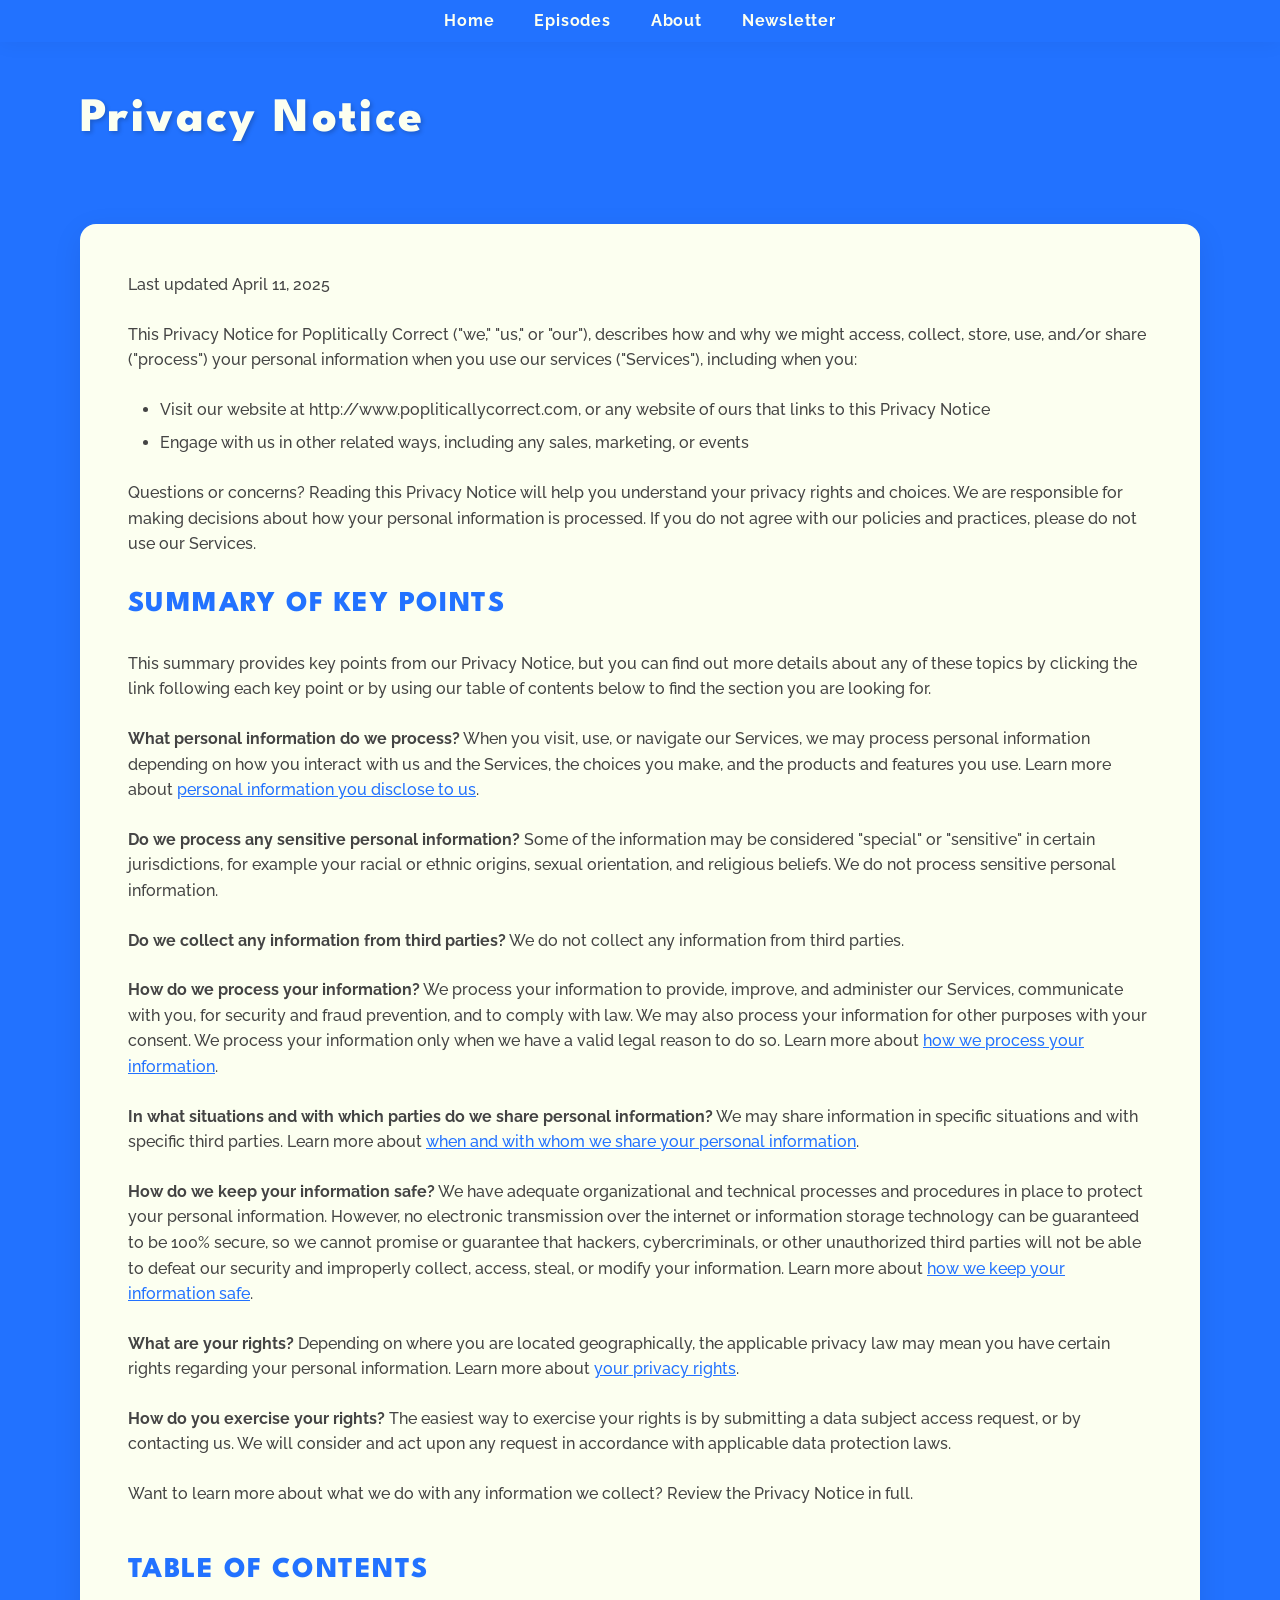
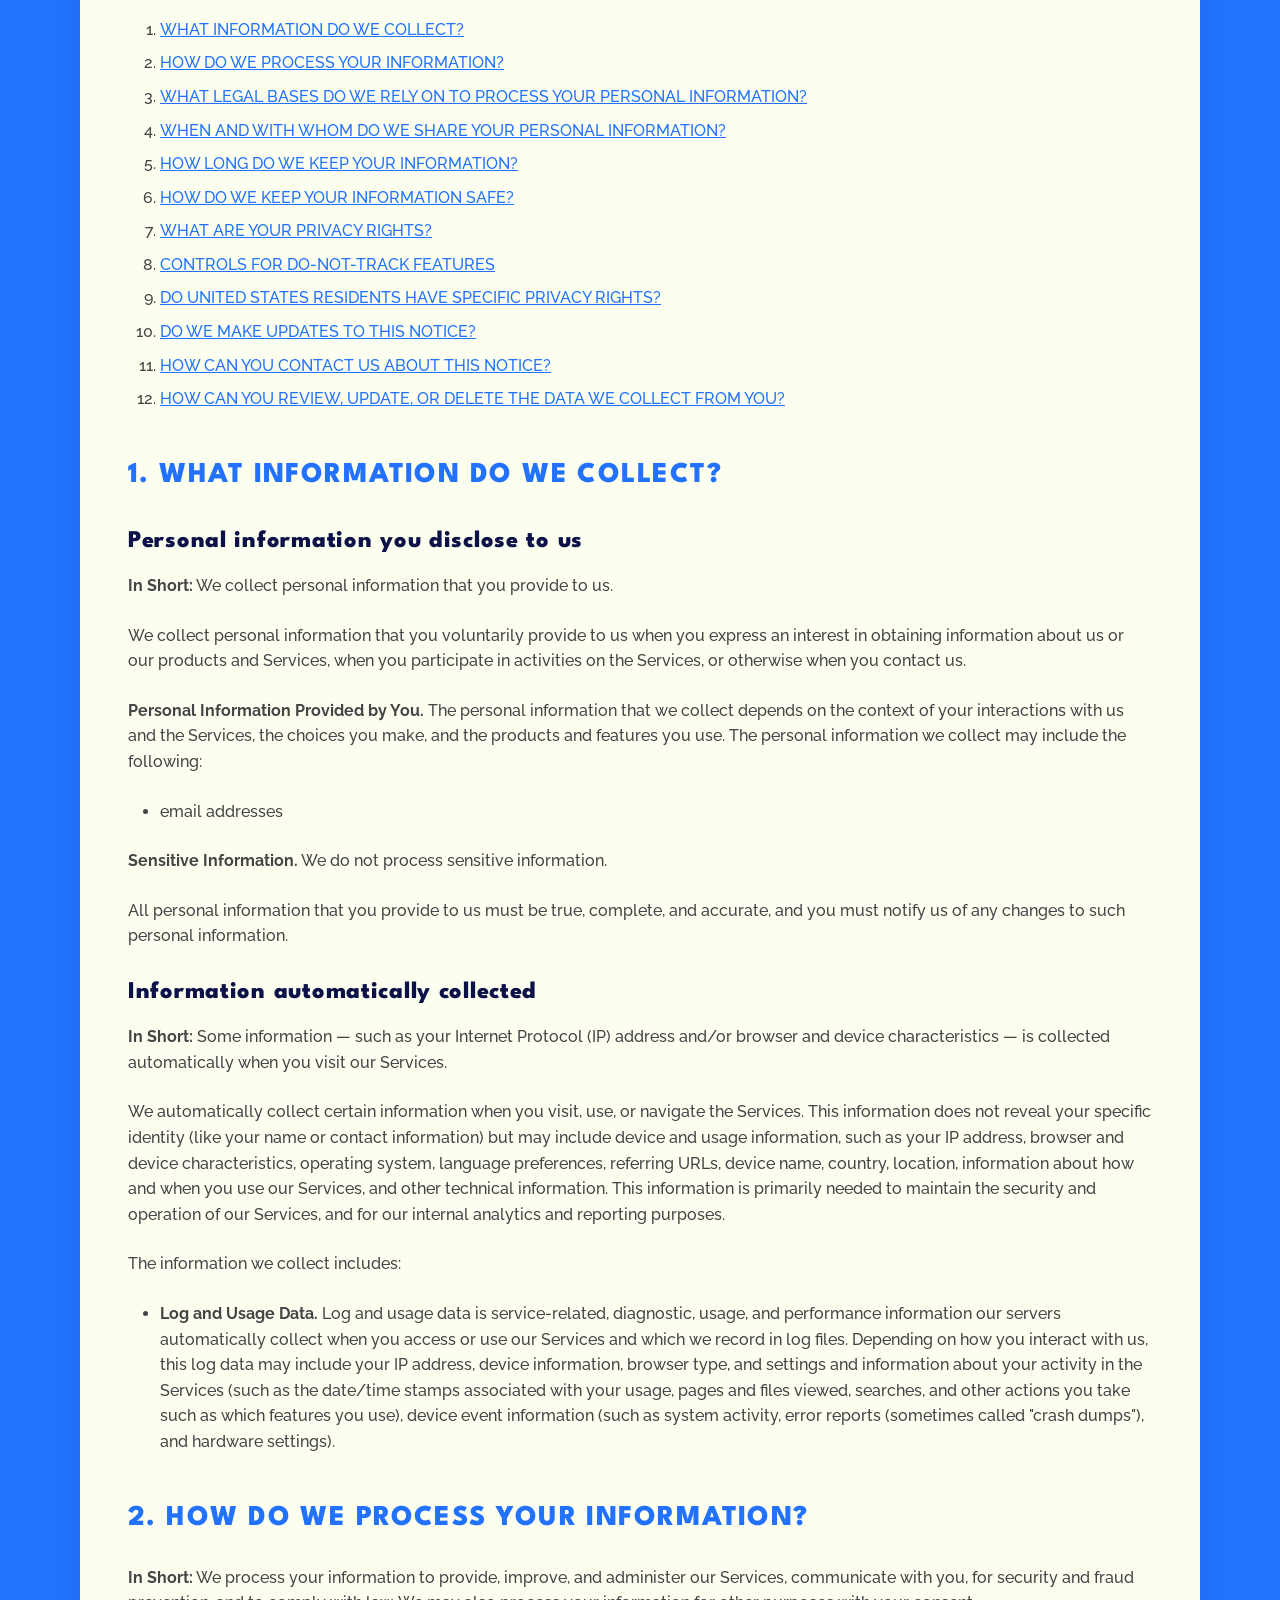
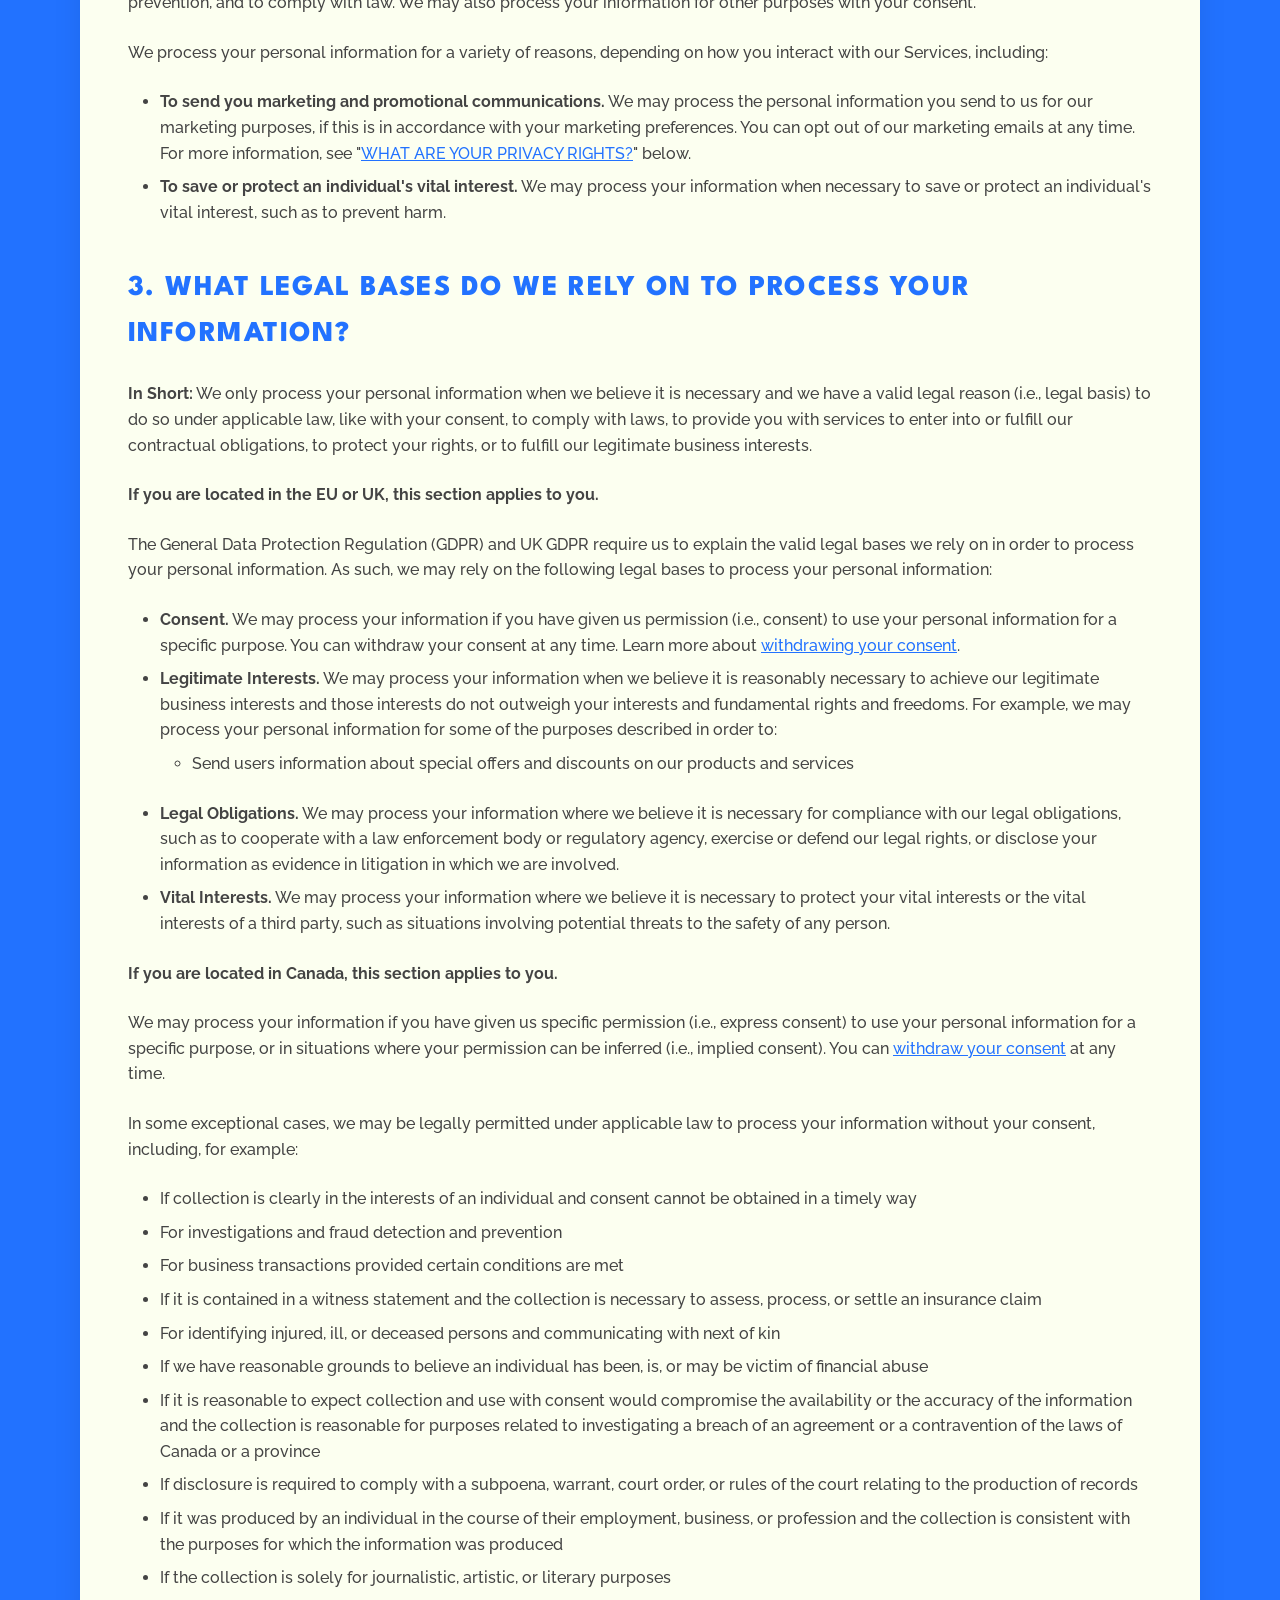
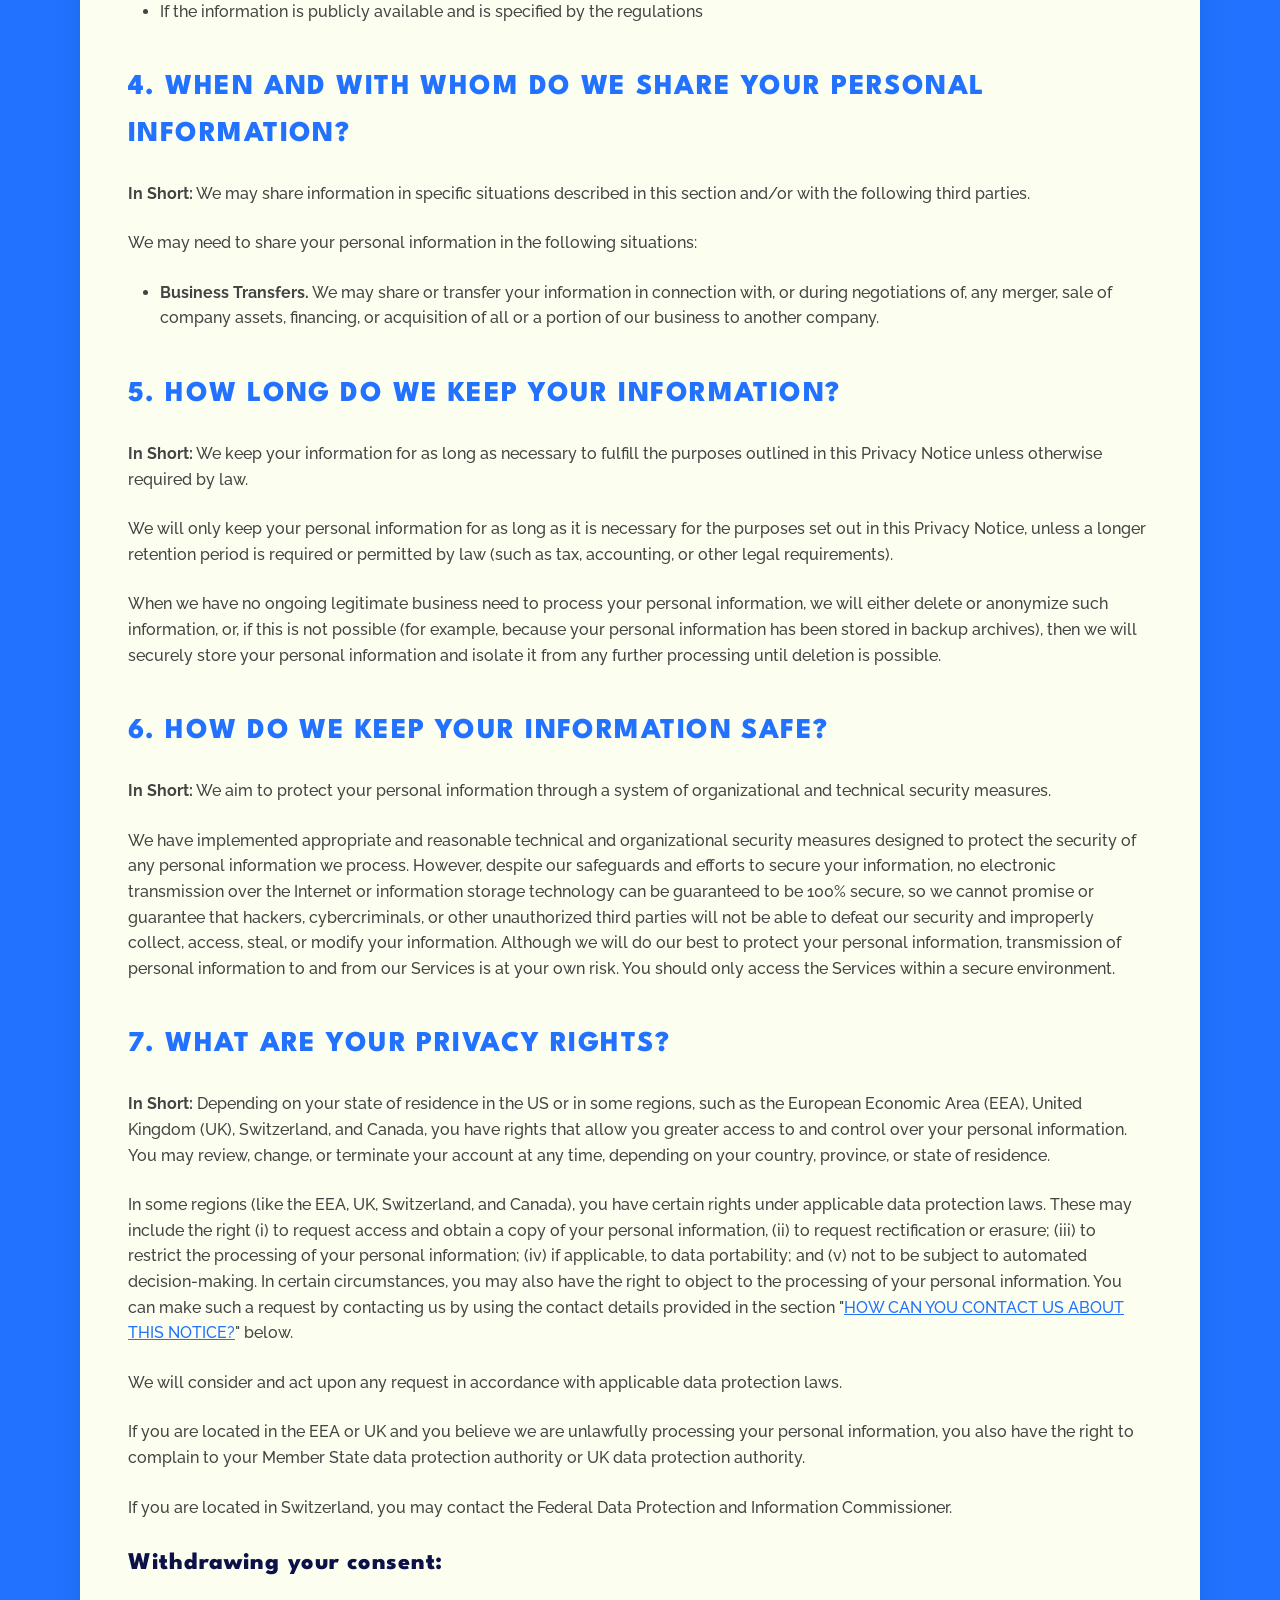
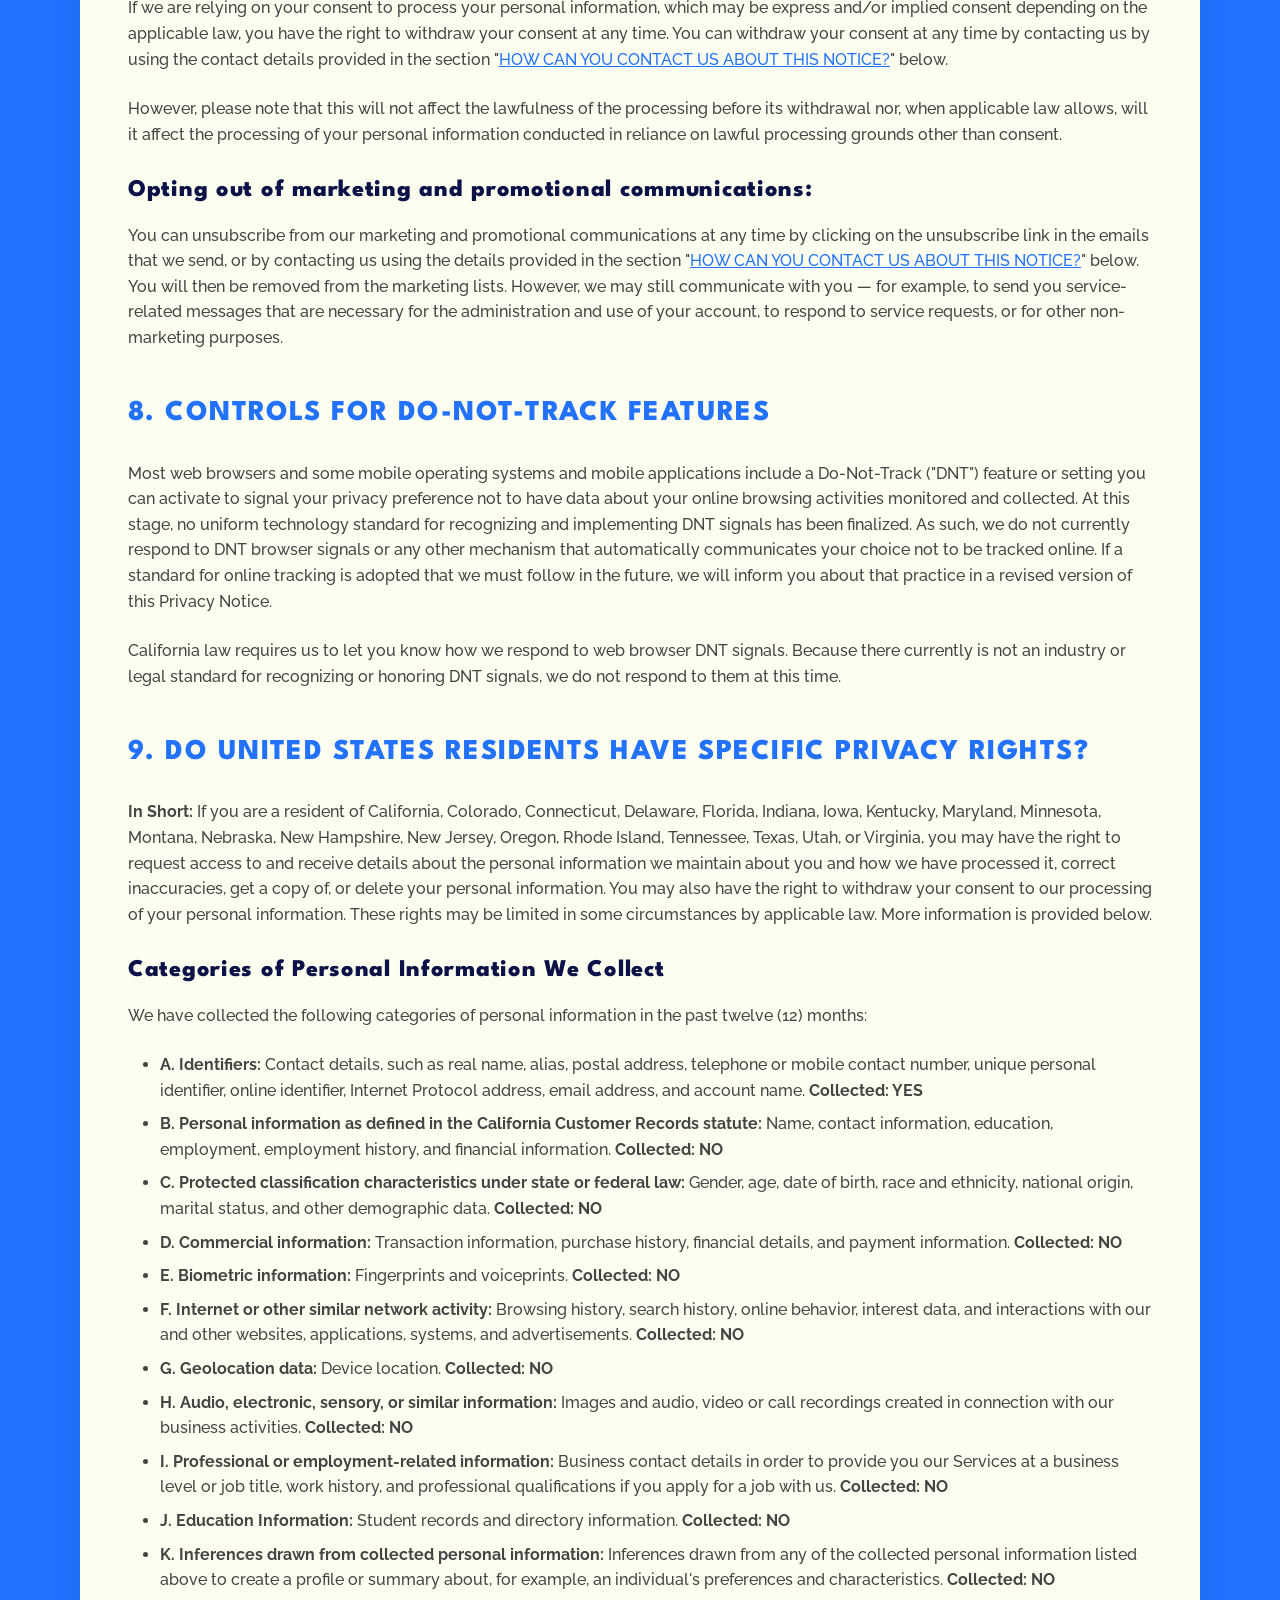
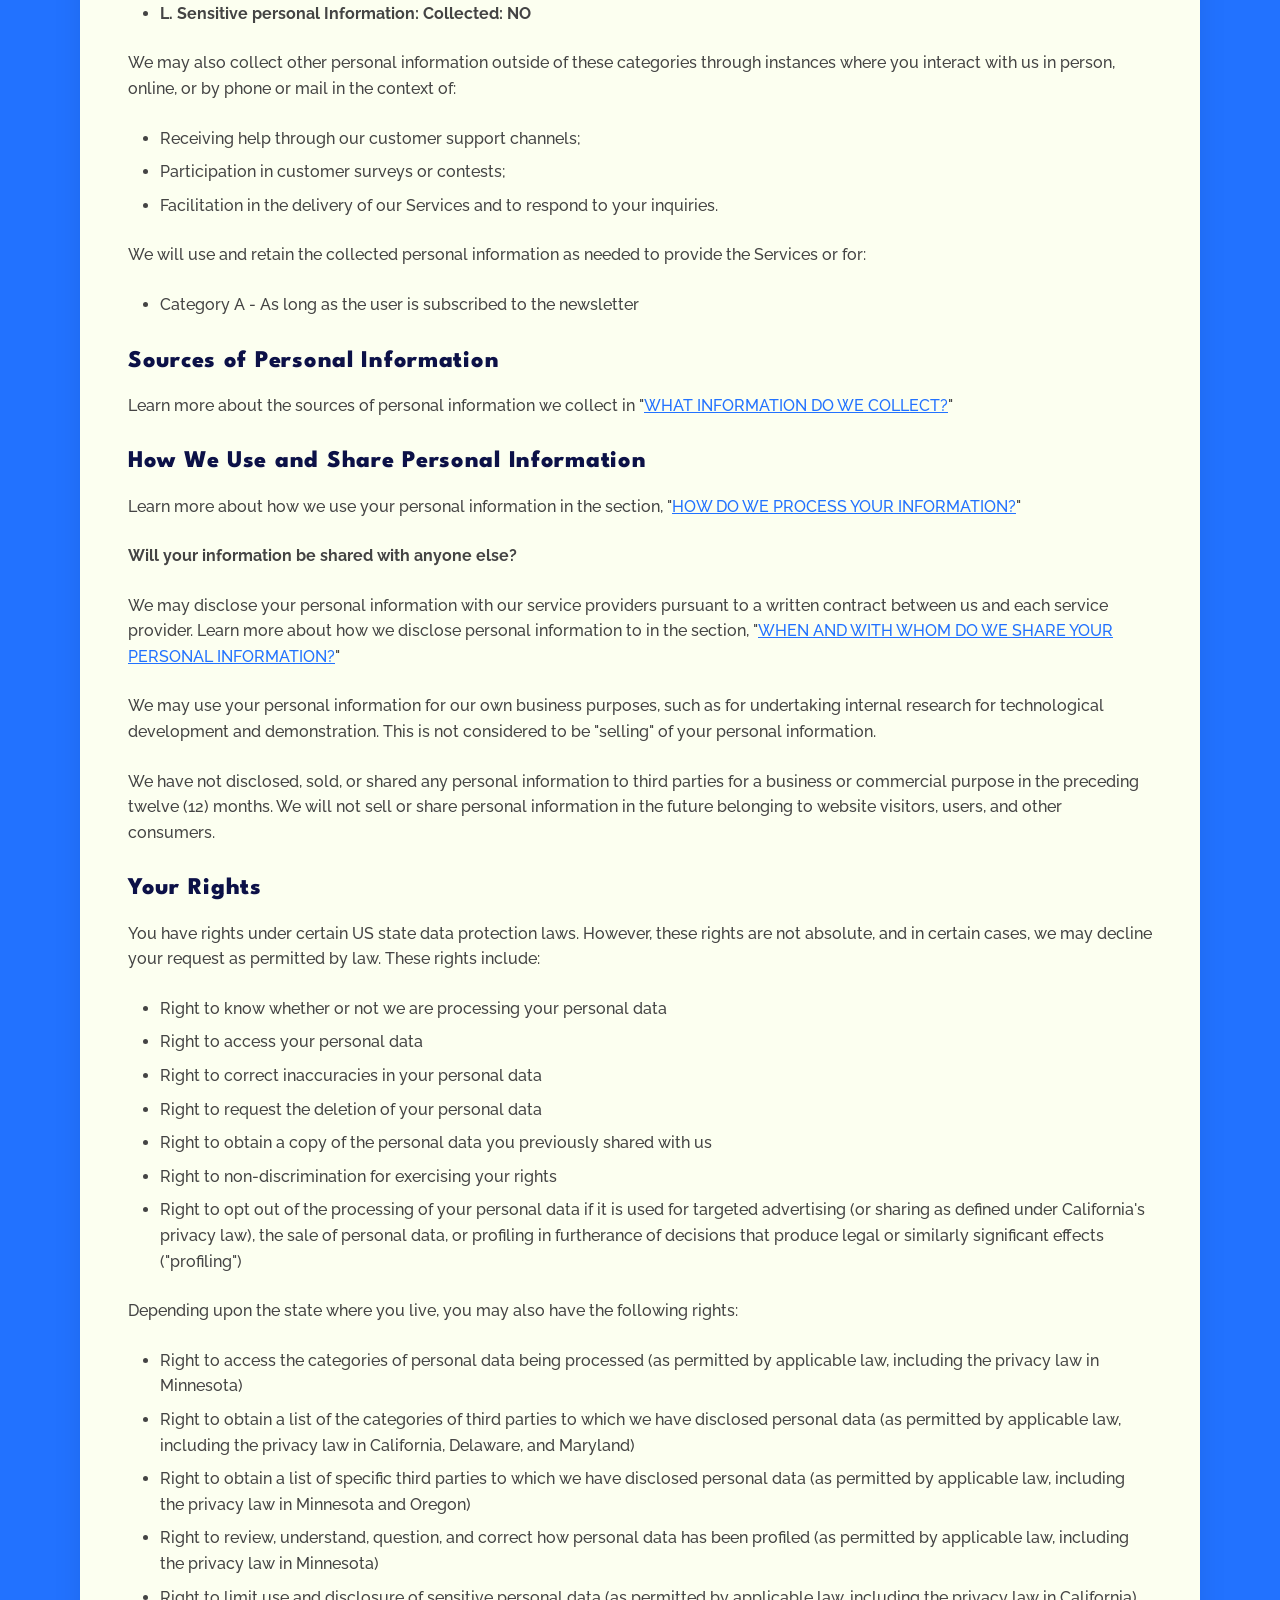
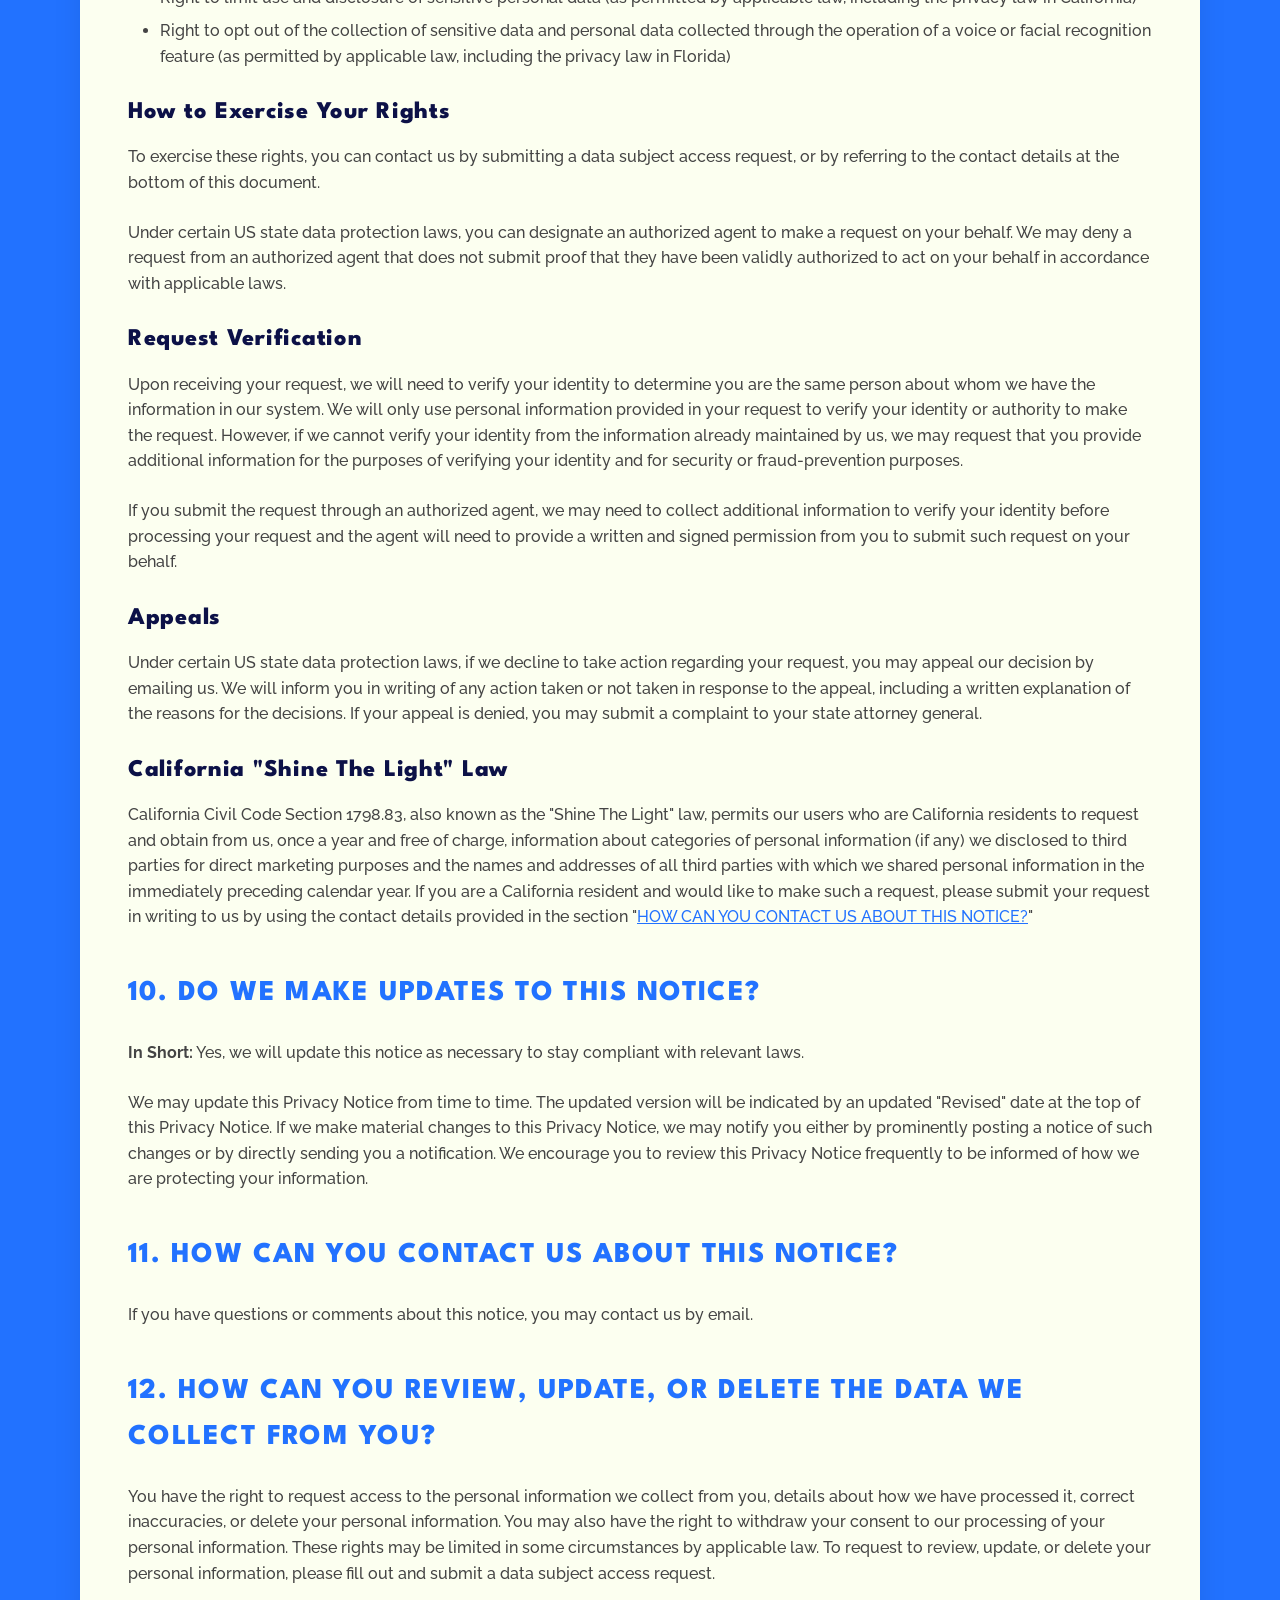
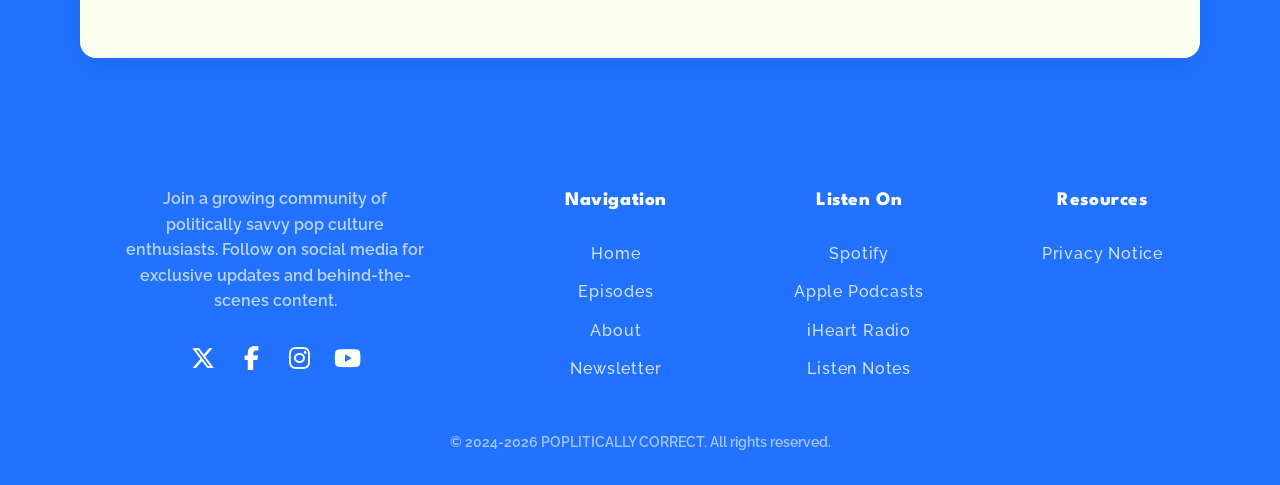
==== commit 44cbf7e4: "privacy notice header img size" ====
--- a/public/privacy-notice.html
+++ b/public/privacy-notice.html
@@ -28,7 +28,7 @@
 <body>
     <header id="header">
         <div class="container header-content">
-            <a href="index.html" class="mobile-logo"><img src="assets/PC Logo_Vertical_KO.png" alt="POPLITICALLY CORRECT" style="height: 40px;"></a>
+            <a href="index.html" class="mobile-logo"><img src="assets/PC Logo_Vertical_KO.png" alt="POPLITICALLY CORRECT" style="height: 30px;"></a>
             <nav style="padding-top: 5px; padding-bottom: 5px;">
                 <ul>
                     <li><a href="index.html">Home</a></li>
--- a/public/styles.css
+++ b/public/styles.css
@@ -78,7 +78,7 @@
 
 section {
     padding: 3rem 0;
-    margin-bottom: 3rem;
+    margin-bottom: 2rem;
 }
 
 /* Header */
@@ -88,14 +88,15 @@
     left: 0;
     width: 100%;
     z-index: 1000;
-    padding: 5px 0;
+    padding: 3px 0;
+    /* background-color: rgba(34, 114, 255, .85); */
     background-color: var(--primary);
     box-shadow: 0 2px 20px rgba(0, 0, 0, 0.05);
     transition: var(--transition);
 }
 
 header.scrolled {
-    padding: 10px 0;
+    padding: 5px 0;
 }
 
 .header-content {
@@ -182,7 +183,7 @@
 /* Mobile menu styles */
 .mobile-nav {
     position: fixed;
-    top: 60px;
+    top: 40px;
     left: 0;
     width: 100%;
     background-color: var(--primary);
@@ -255,7 +256,6 @@
 .hero-content {
     display: grid;
     grid-template-columns: 1.2fr 0.8fr;
-    gap: 4rem;
     align-items: center;
     position: relative;
     z-index: 2;
@@ -489,10 +489,10 @@
 /* Quote Section */
 .host-quote {
     background: rgba(255, 255, 255, 0.15);
-    margin: 2rem;
-    padding: 2rem 2.5rem;
+    margin: .5rem;
+    margin-bottom: 2rem;
+    padding: 2rem;
     margin-top: 2.5rem;
-    margin-bottom: 2.5rem;
     border-radius: 12px;
     position: relative;
     font-style: italic;
@@ -504,23 +504,25 @@
     content: '"';
     position: absolute;
     top: 1rem;
-    left: 1rem;
+    left: .25rem;
     font-size: 6rem;
     color: var(--accent-green);
     font-family: 'League Spartan', sans-serif;
     line-height: 0.6;
+    padding-top: .3rem;
 }
 
 /* Closing quote */
 .host-quote::after {
     content: '"';
     position: absolute;
-    bottom: 1rem;
+    bottom: .25rem;
     right: 1rem;
     font-size: 6rem;
     color: var(--accent-green);
     font-family: 'League Spartan', sans-serif;
     line-height: 0;
+    padding-bottom: .3rem;
 }
 
 .host-quote p.quote-text {
@@ -581,7 +583,7 @@
     z-index: 2;
     background-color: var(--primary);
     color: var(--white);
-    padding: 5rem 0 2rem;
+    padding: 2rem 0 2rem;
 }
 
 .footer-content {
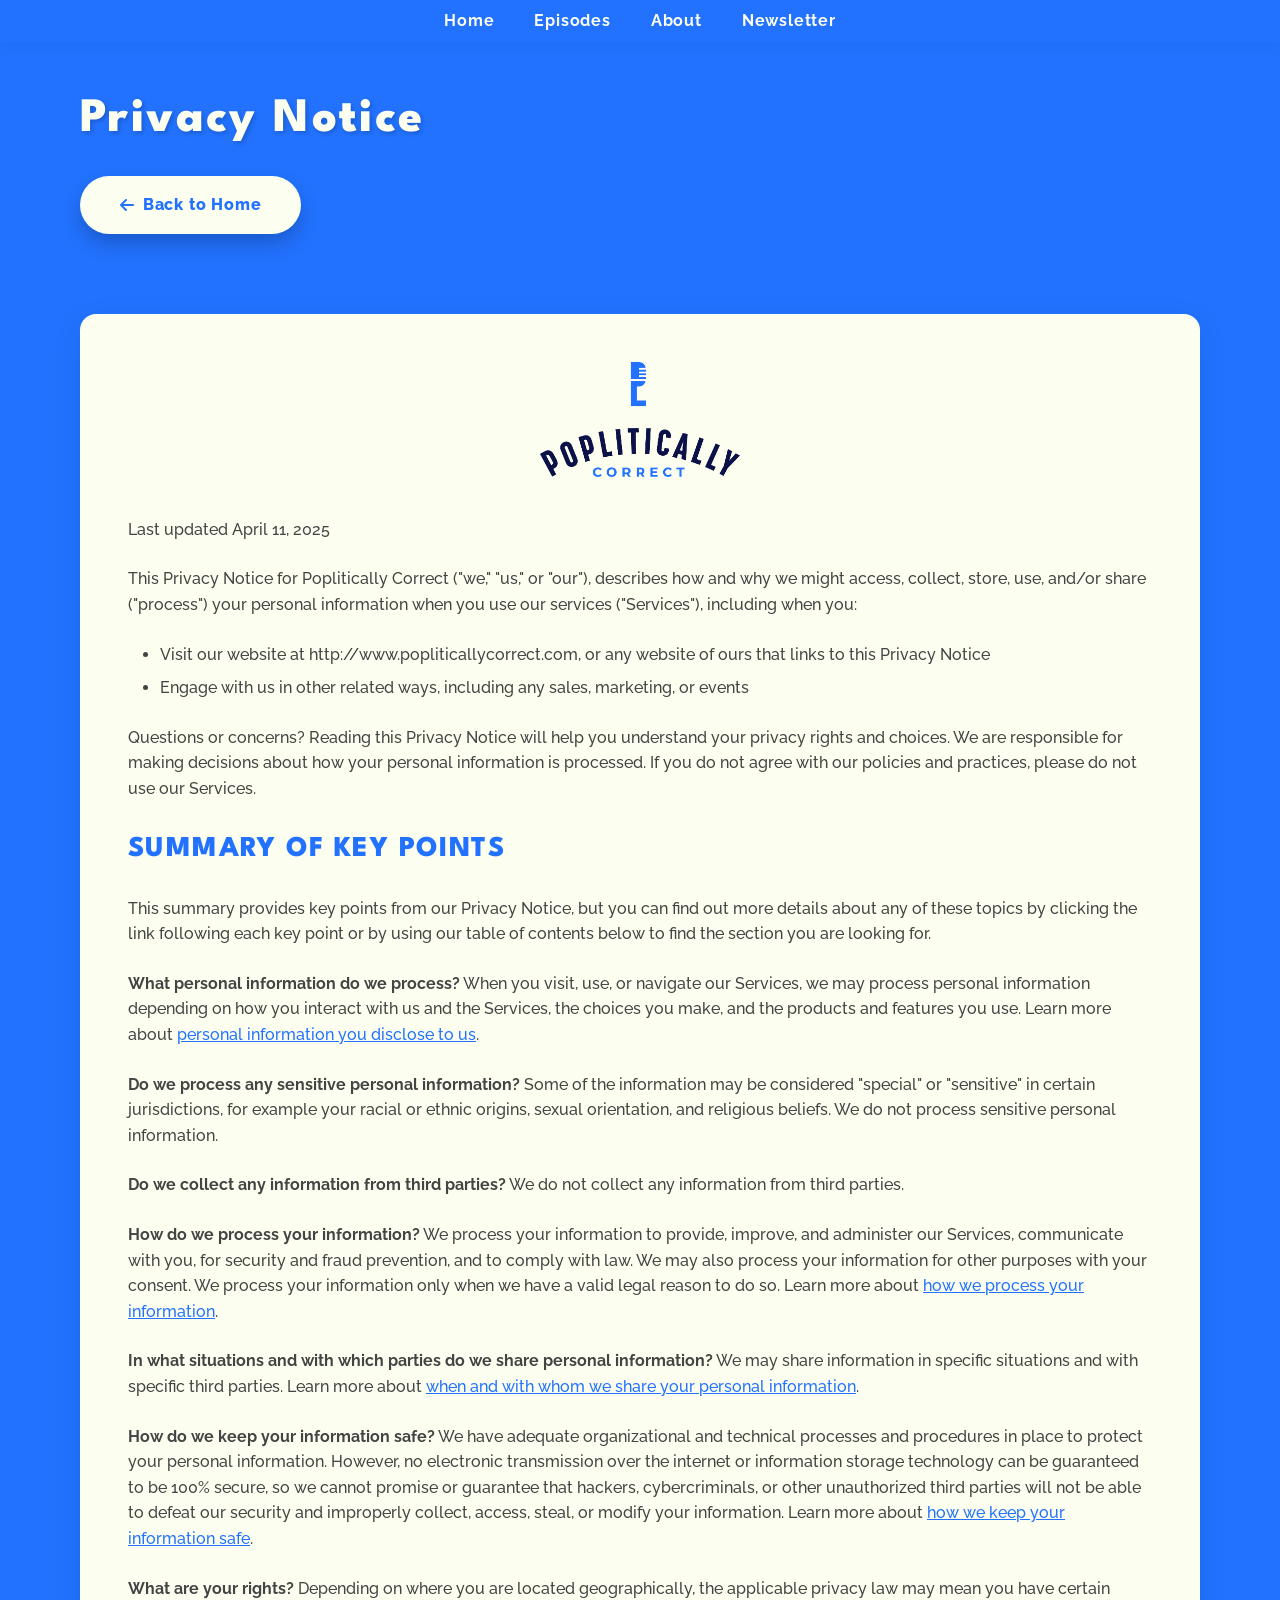
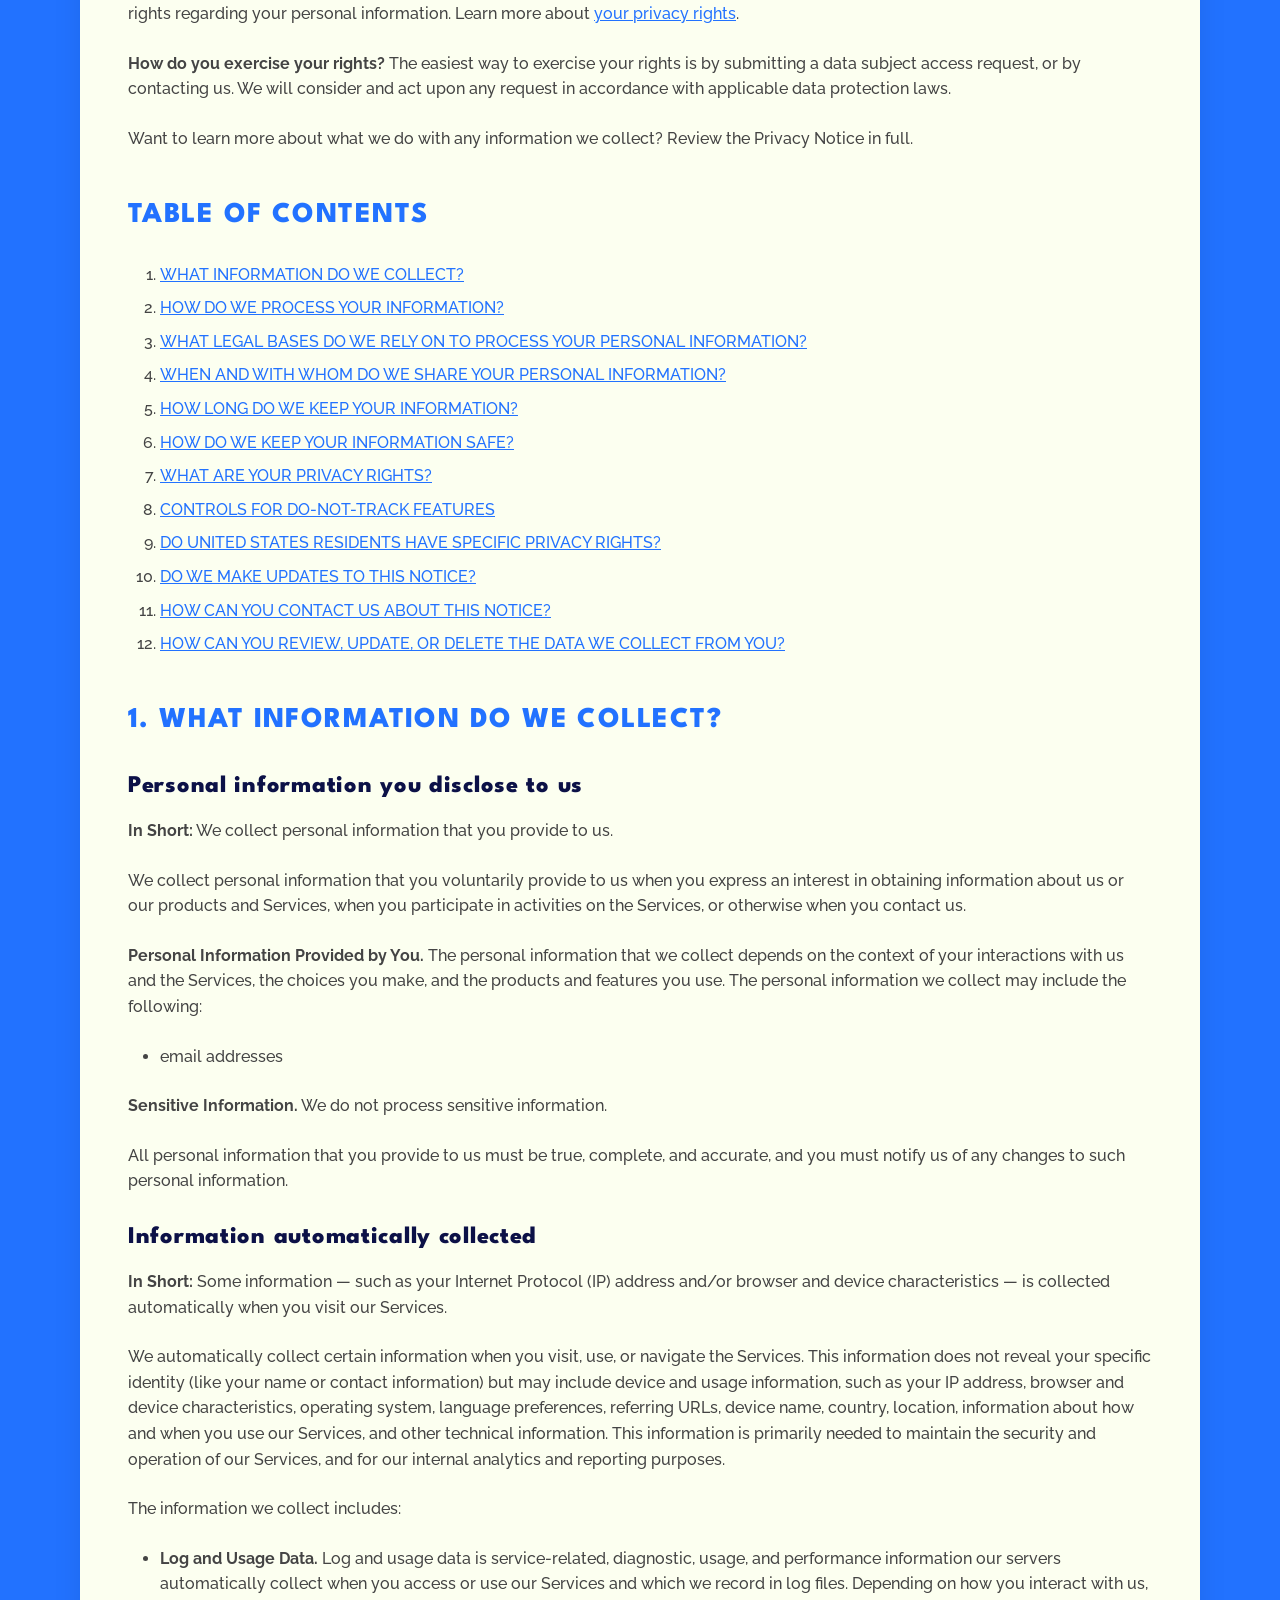
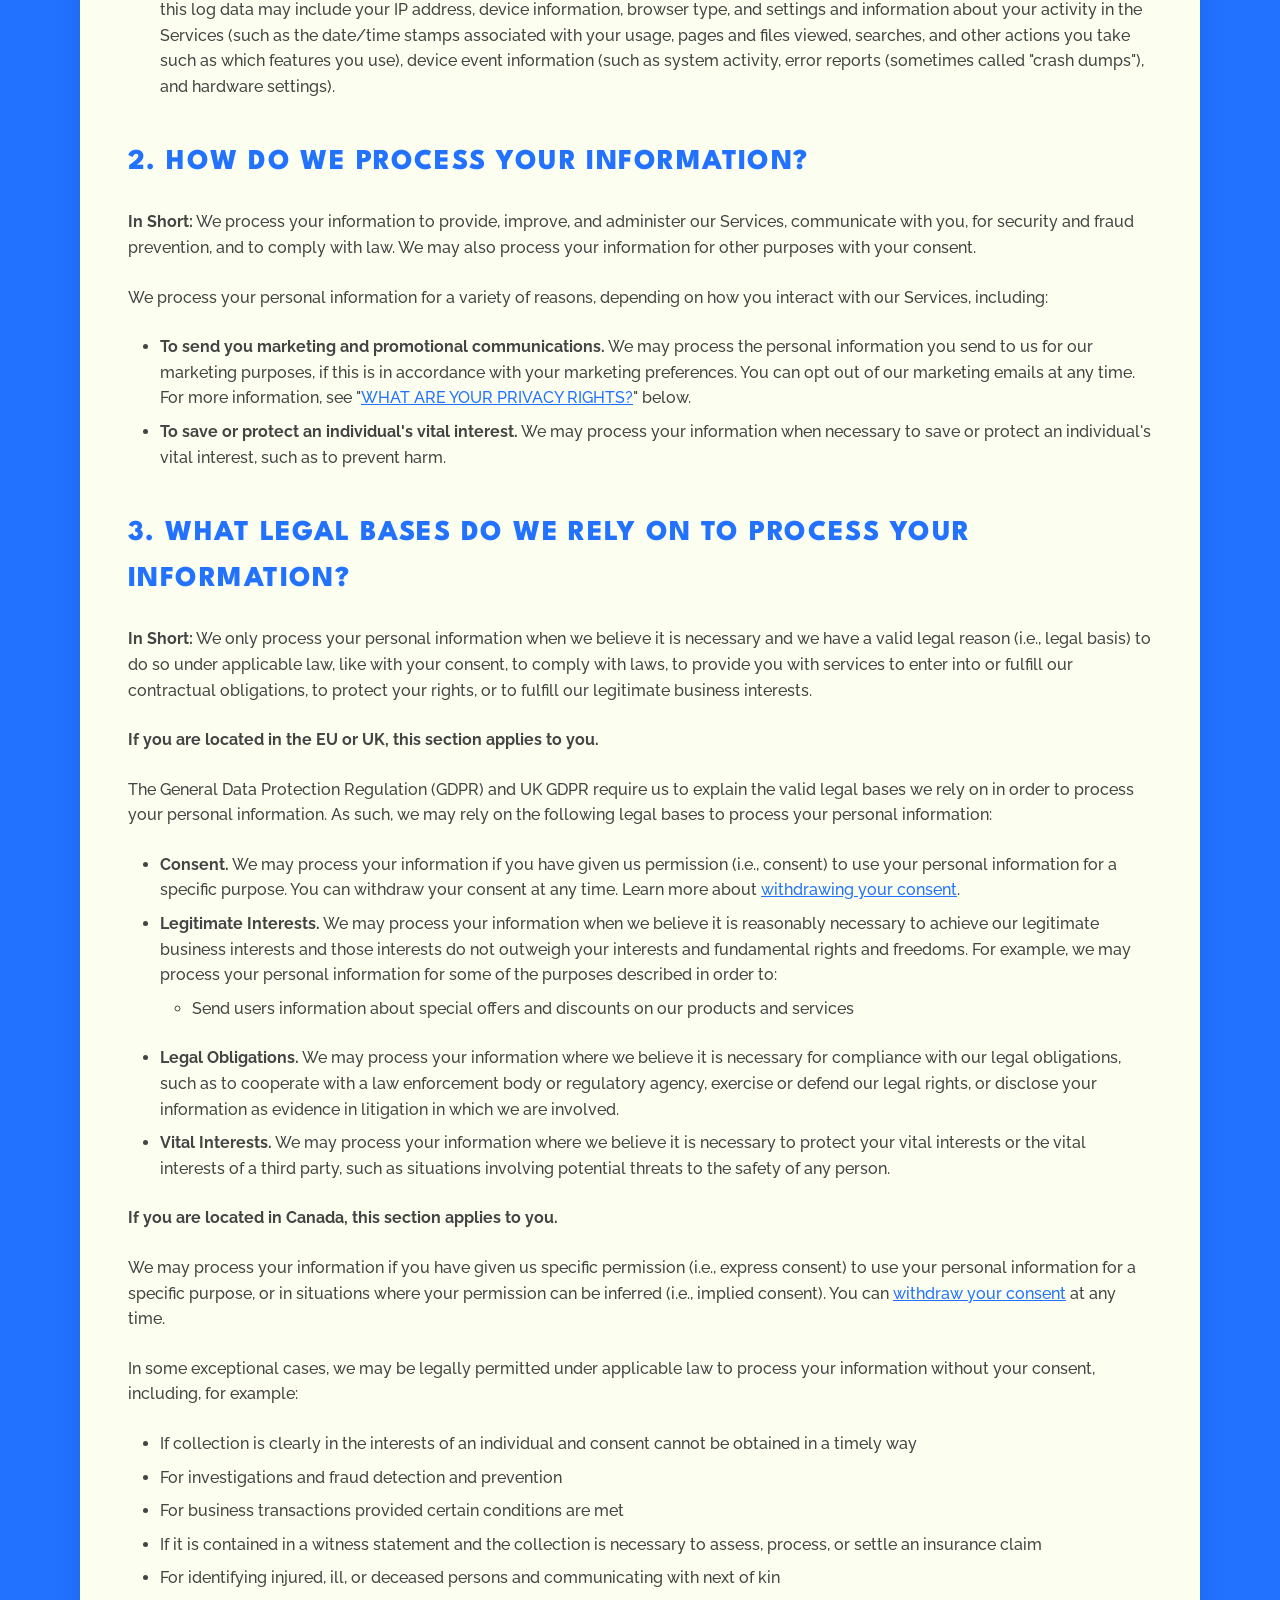
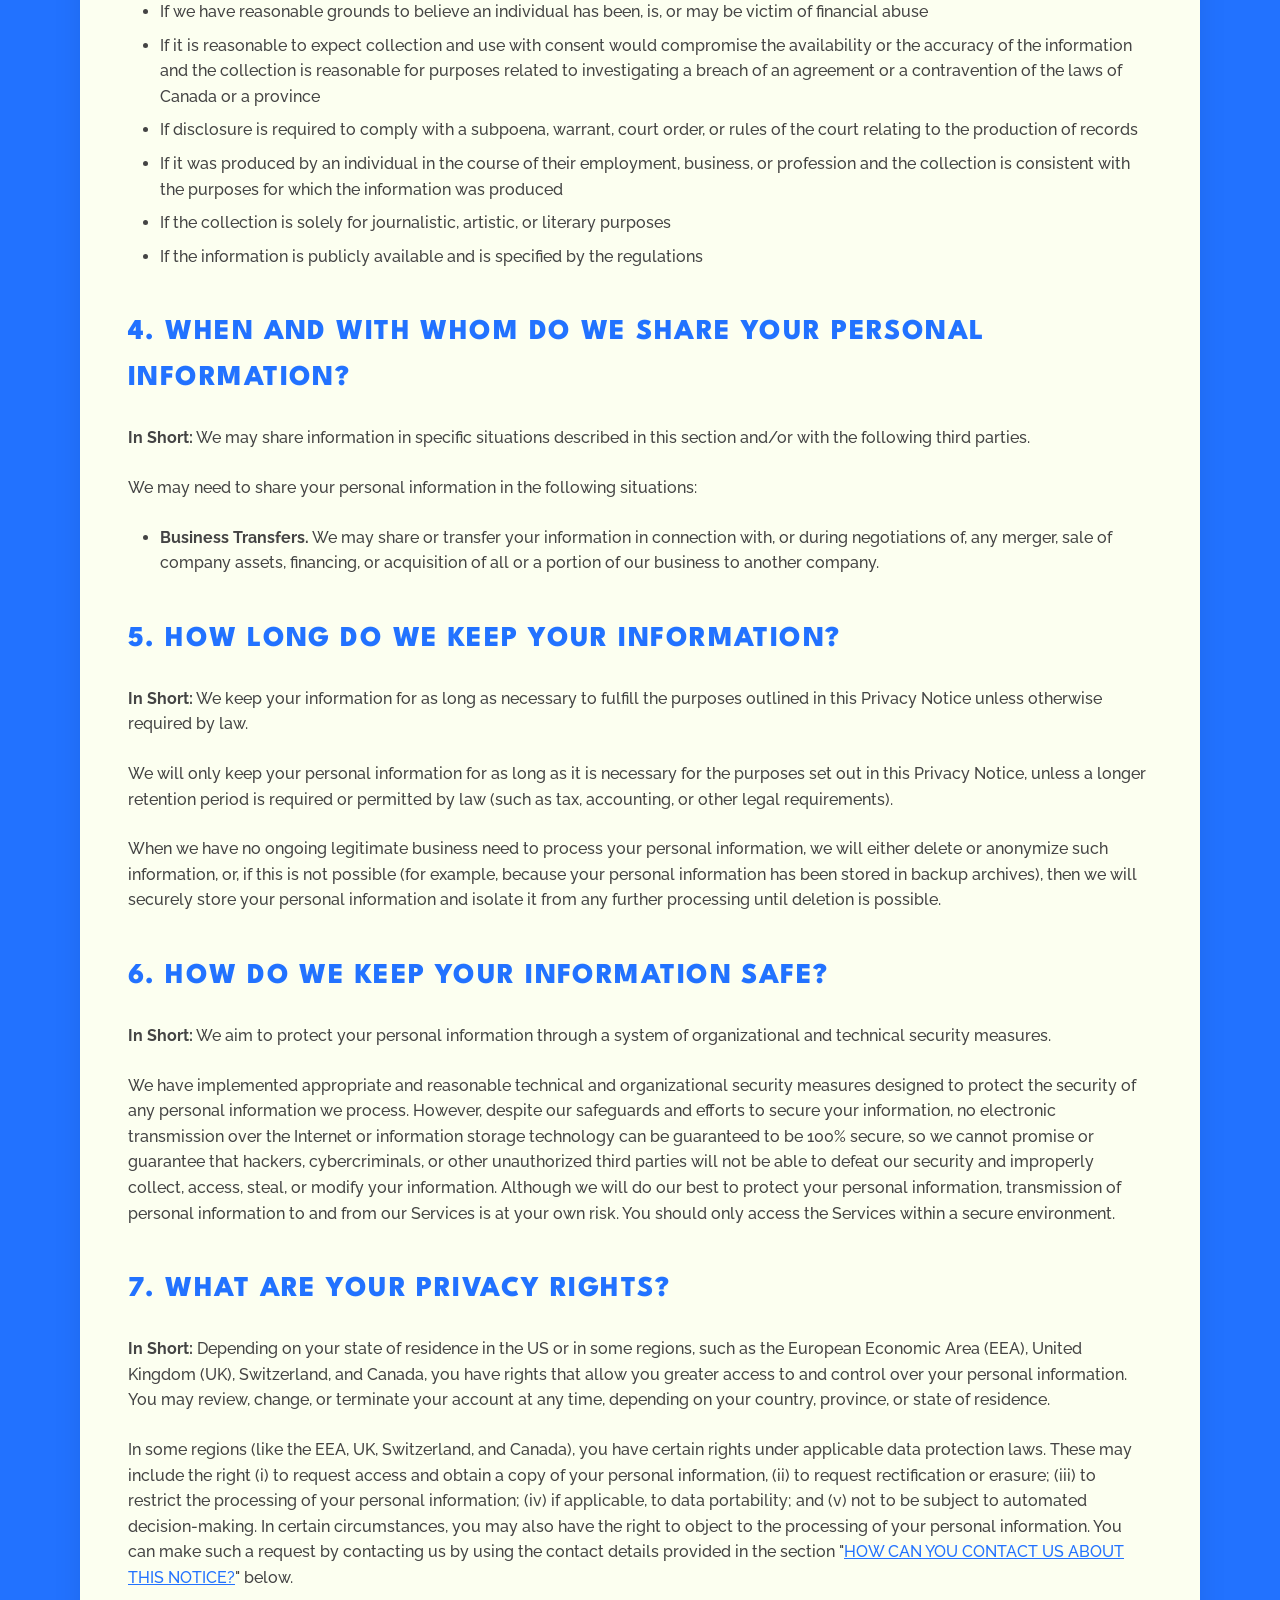
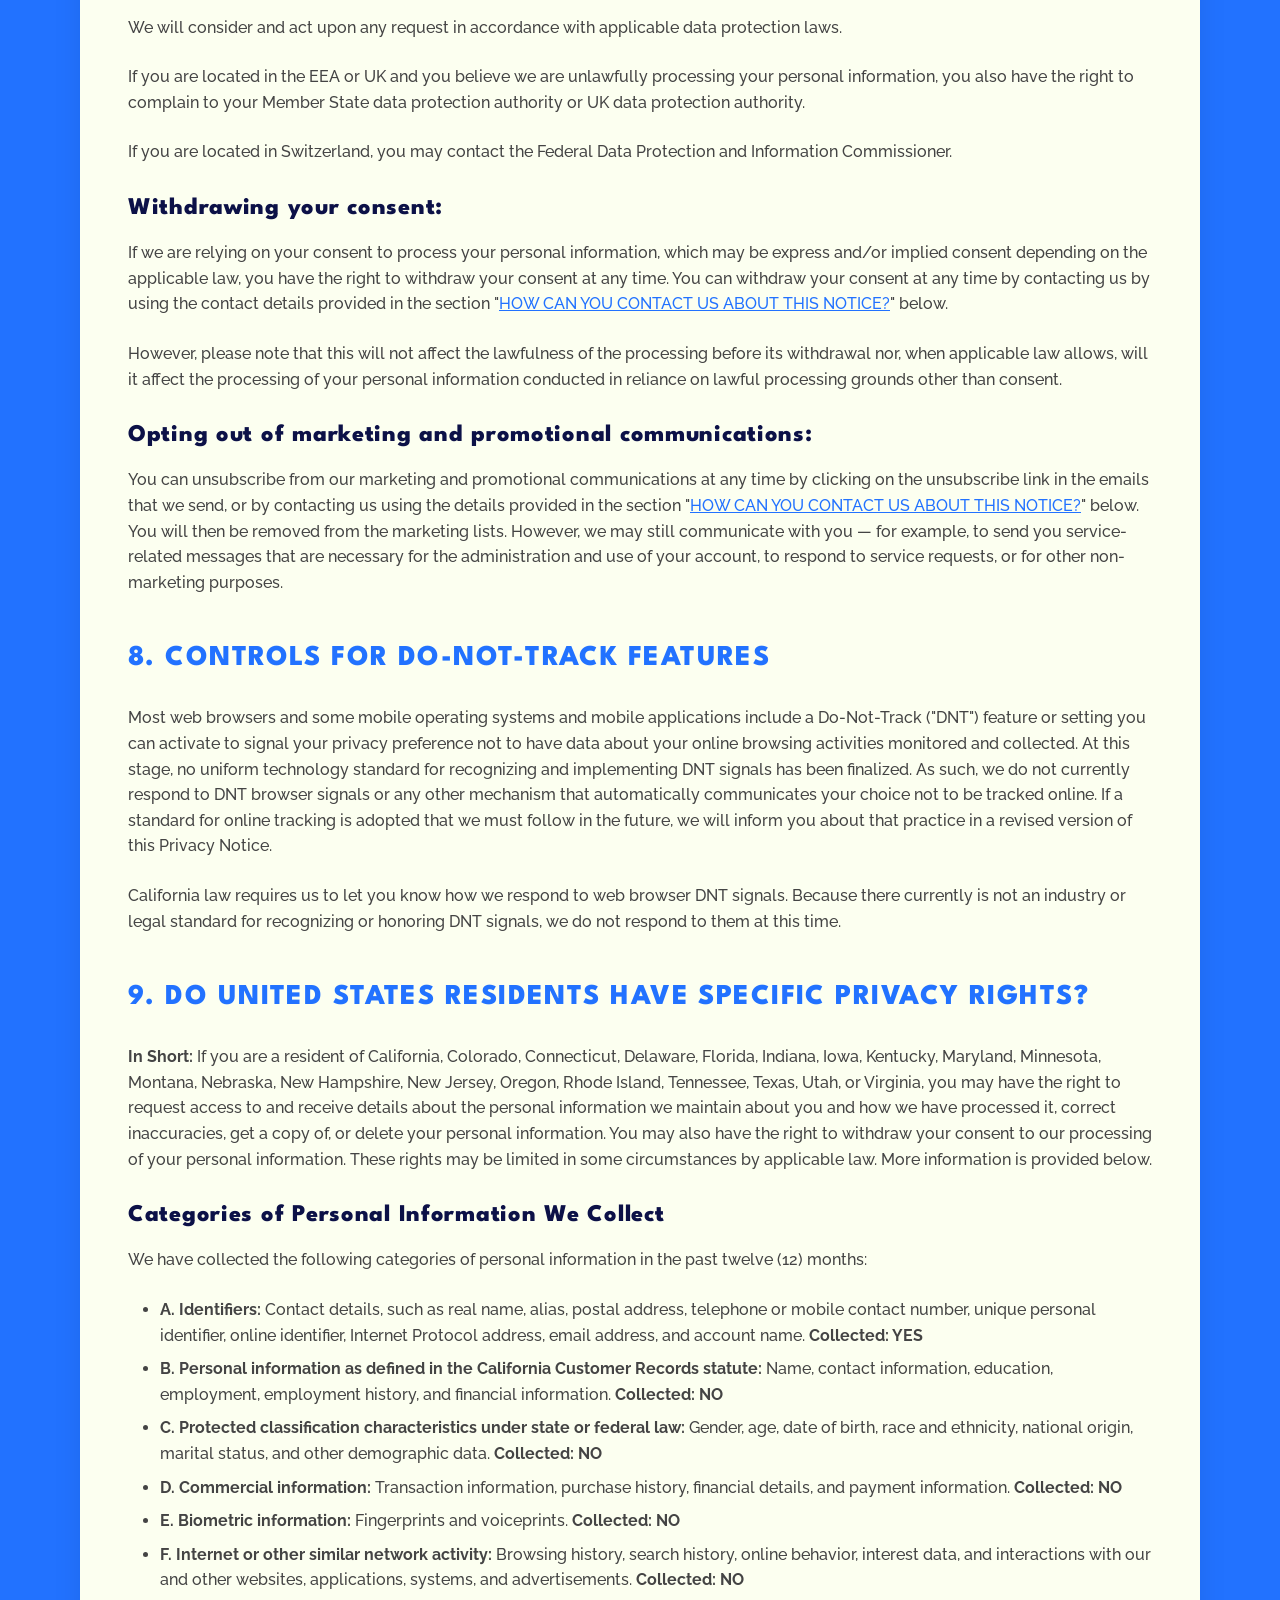
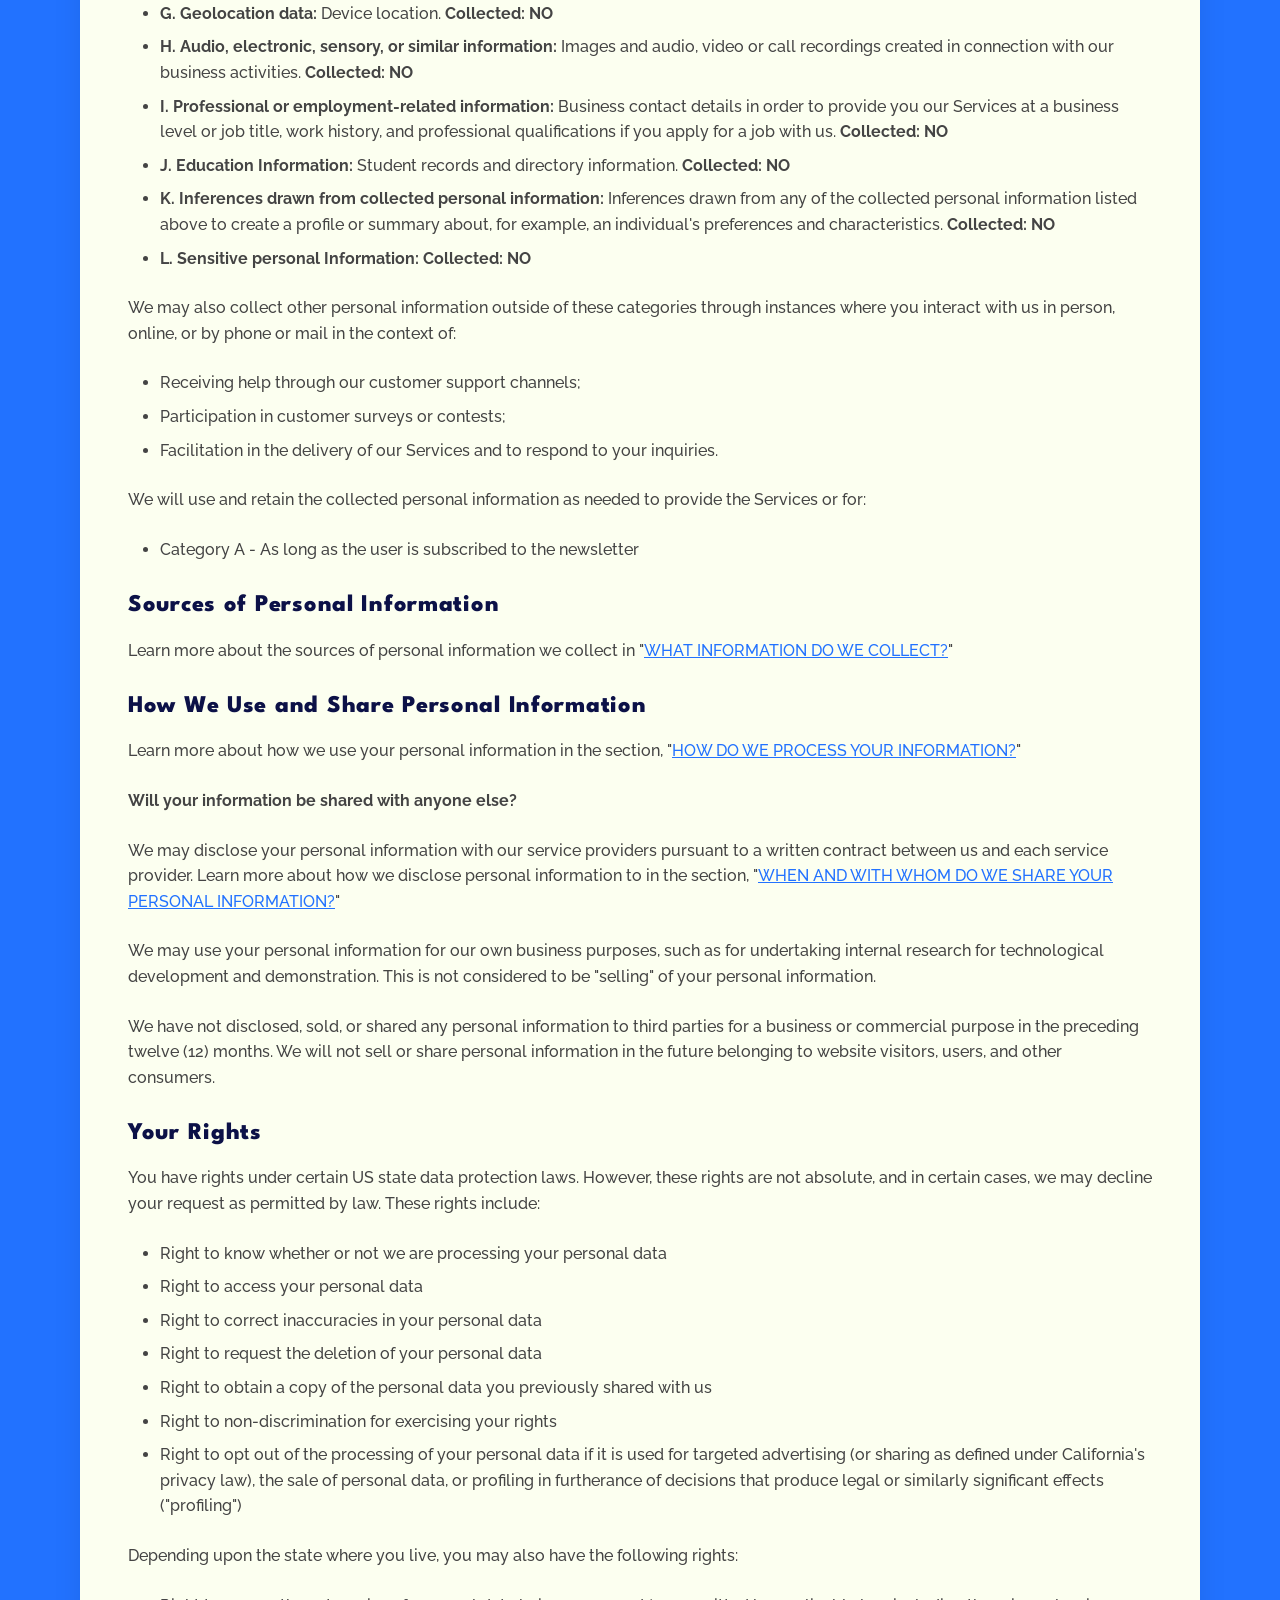
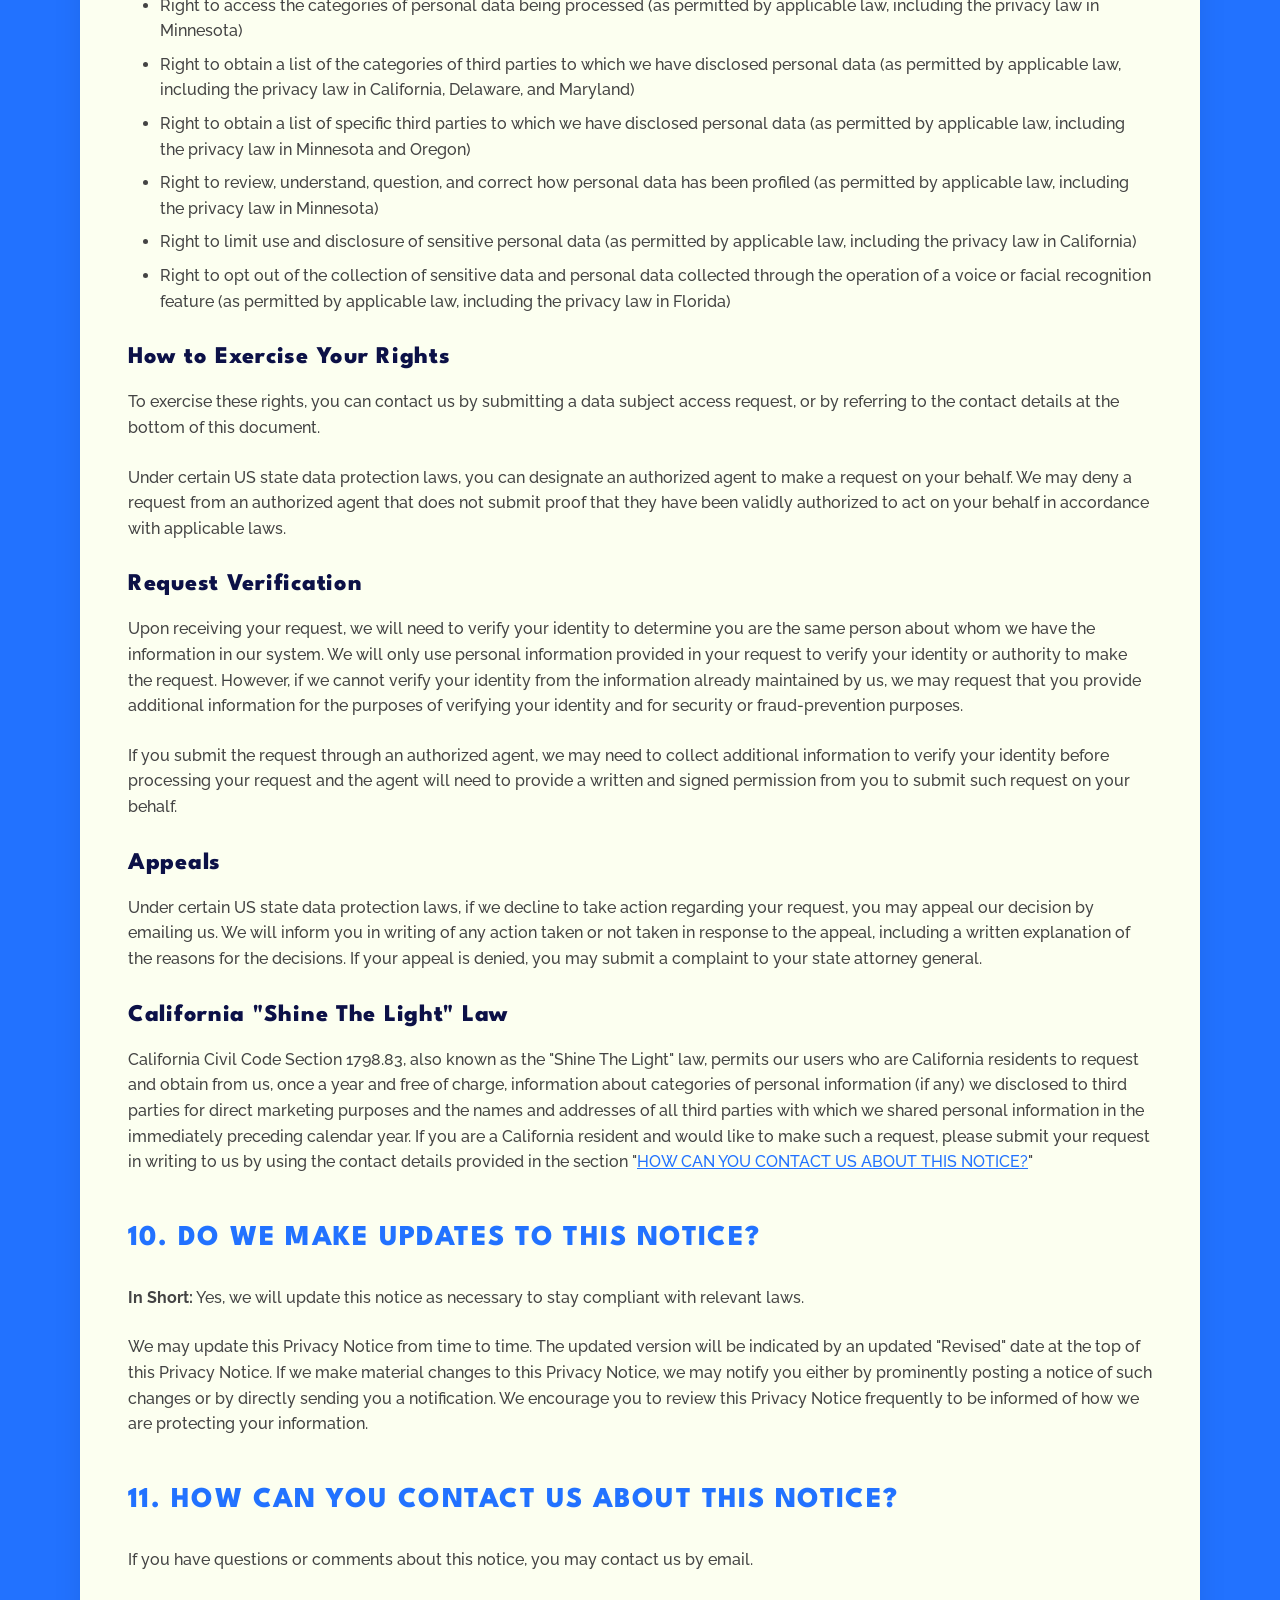
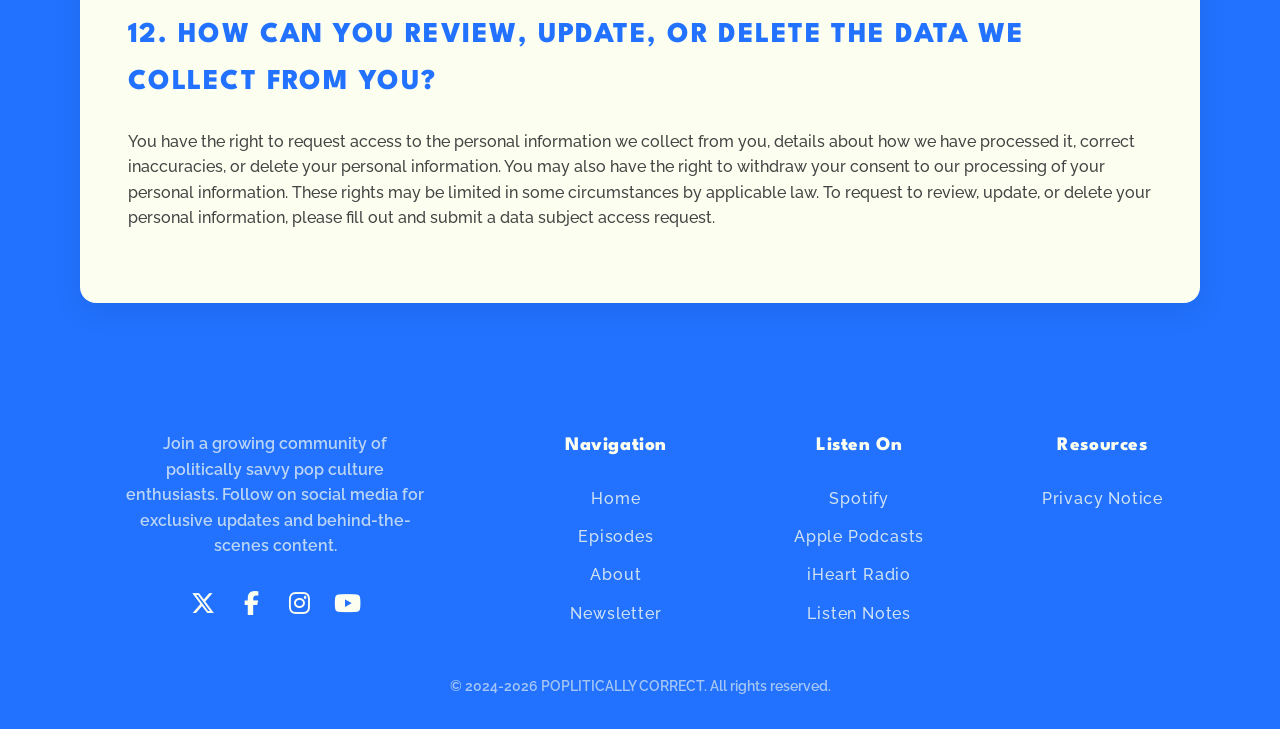
==== commit 286d2d93: "dont smooth scroll to hash tags, styling updates" ====
--- a/public/privacy-notice.html
+++ b/public/privacy-notice.html
@@ -53,13 +53,22 @@
     
     <section class="privacy-hero">
         <div class="container">
-            <h1 style="font-size: 3rem">Privacy Notice</h1>
+            <h1 style="font-size: 3rem; margin-bottom: 2rem;">Privacy Notice</h1>
+            <div class="back-to-home">
+                <a href="index.html" class="cta-button">
+                    <i class="fas fa-arrow-left"></i> Back to Home
+                </a>
+            </div>
         </div>
     </section>
     
     <section class="privacy-content">
         <div class="container">
             <div class="privacy-container">
+
+                <div class="logo-container" style="text-align: center; margin-bottom: 2rem;">
+                    <img src="assets/PC Logo_Vertical_RGB.png" alt="Poplitically Correct Logo" style="max-width: 200px; height: auto;">
+                </div>
                 <p>Last updated April 11, 2025</p>
 
                 <p>This Privacy Notice for Poplitically Correct ("we," "us," or "our"), describes how and why we might access, collect, store, use, and/or share ("process") your personal information when you use our services ("Services"), including when you:</p>
--- a/public/styles.css
+++ b/public/styles.css
@@ -261,6 +261,12 @@
     z-index: 2;
 }
 
+.hero-content .animate__animated {
+    display: flex;
+    justify-content: space-around;
+    align-items: center;
+}
+
 .hero-text h1 {
     margin-bottom: 1.5rem;
     color: var(--white);
@@ -283,7 +289,6 @@
     width: 100%;
     height: auto;
     border-radius: 30px;
-    box-shadow: var(--shadow);
 }
 
 .cta-button {
